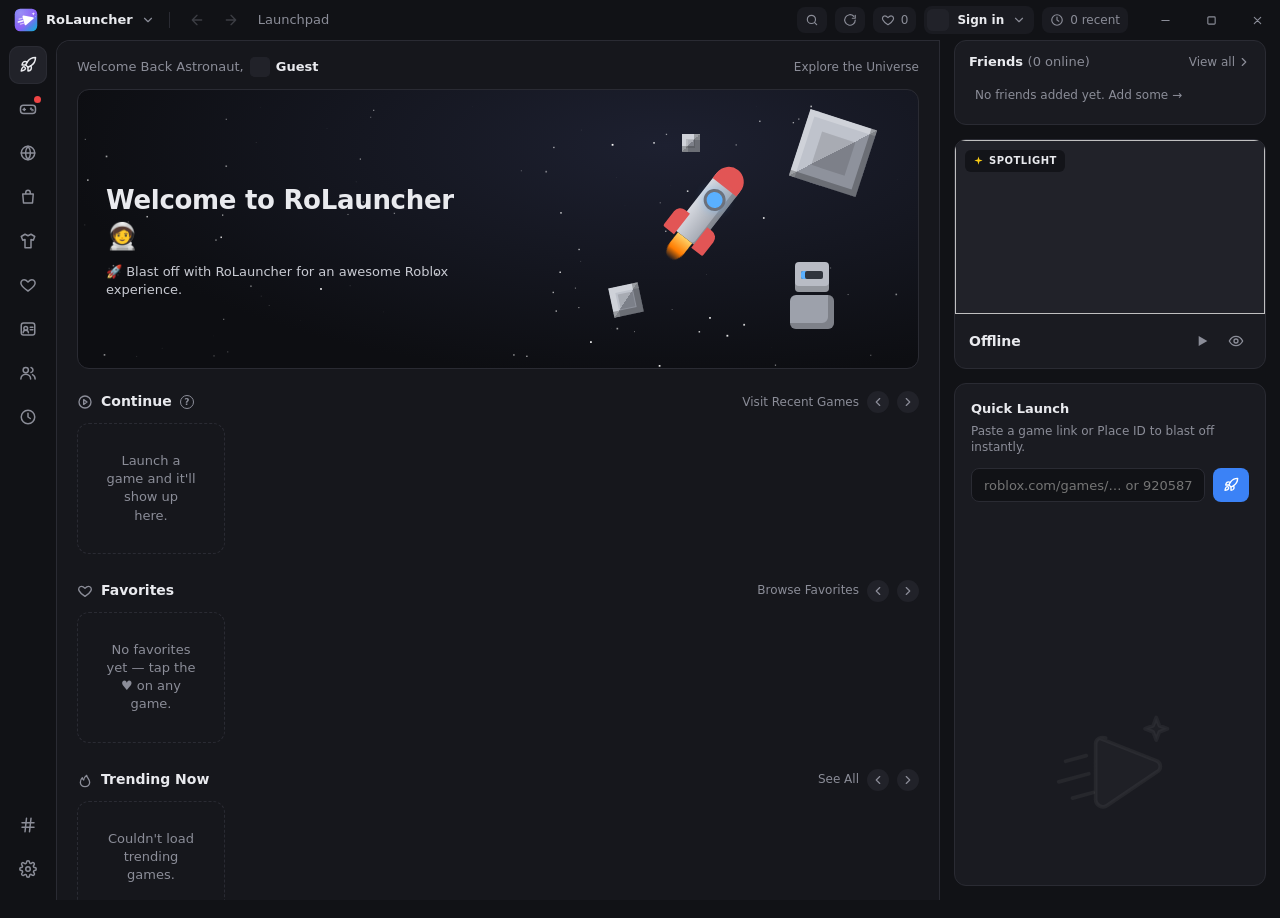
==== wwwroot/index.html @ 70137369 "RoLauncher 1.1.0 A Roblox launcher for Windows: Classic and Console interfaces, multiple accounts, p" ====
<!DOCTYPE html>
<html lang="en">
<head>
  <meta charset="UTF-8" />
  <title>RoLauncher</title>
  <script>
    (function () {
      var ui = localStorage.getItem("rolauncher.ui");
      var here = location.pathname.endsWith("console.html") ? "console" : "classic";
      if (ui && ui !== here) location.replace((ui === "console" ? "console.html" : "index.html") + location.hash);
    })();
  </script>
  <link rel="icon" href="logo.svg" type="image/svg+xml" />
  <link rel="stylesheet" href="styles.css" />
</head>
<body>
  <!-- ===== Title bar ===== -->
  <header class="titlebar">
    <div class="tb-left">
      <div class="brand">
        <img class="brand-logo" src="logo.svg" alt="" />
        <span class="brand-name">RoLauncher</span>
        <svg class="chev" viewBox="0 0 24 24"><use href="#i-chev-down"/></svg>
      </div>
      <span class="tb-sep"></span>
      <button class="tb-icon nodrag" id="navBack" title="Back"><svg viewBox="0 0 24 24"><use href="#i-arrow-left"/></svg></button>
      <button class="tb-icon nodrag" id="navFwd" title="Forward"><svg viewBox="0 0 24 24"><use href="#i-arrow-right"/></svg></button>
      <span class="crumb" id="crumb">Launchpad</span>
    </div>
    <div class="tb-game nodrag" id="tbGame" hidden>
      <span class="live-dot"></span><img id="tbGameIcon" alt="" /><span id="tbGameName">Launching…</span><span class="muted" id="tbGameTime"></span><span class="more-games" id="tbGameMore" hidden></span>
      <button class="btn leave" id="tbLeave"><svg viewBox="0 0 24 24"><use href="#i-logout"/></svg>Leave game</button>
    </div>
    <div class="tb-right">
      <button class="pill-btn nodrag" id="tbSearch" title="Search games"><svg viewBox="0 0 24 24"><use href="#i-search"/></svg></button>
      <button class="pill-btn nodrag" id="tbRefresh" title="Refresh"><svg viewBox="0 0 24 24"><use href="#i-refresh"/></svg></button>
      <button class="pill-btn nodrag robux" id="tbRobux" title="Robux" hidden><svg viewBox="0 0 24 24"><use href="#i-robux"/></svg><span id="robuxCount">0</span></button>
      <button class="pill-btn nodrag" id="tbFavCount" title="Favorites"><svg viewBox="0 0 24 24"><use href="#i-heart"/></svg><span id="favCount">0</span></button>
      <button class="user-chip nodrag" id="userChip">
        <img id="userAvatar" alt="" />
        <span id="userName">Sign in</span>
        <svg class="chev" viewBox="0 0 24 24"><use href="#i-chev-down"/></svg>
      </button>
      <button class="pill-btn nodrag" id="tbRecent"><svg viewBox="0 0 24 24"><use href="#i-clock"/></svg><span id="recentCount">0 recent</span></button>
      <div class="win-ctrls nodrag">
        <button data-win="minimize" title="Minimize"><svg viewBox="0 0 12 12"><path d="M2 6h8"/></svg></button>
        <button data-win="maximize" title="Maximize"><svg viewBox="0 0 12 12"><rect x="2" y="2" width="8" height="8" rx="1"/></svg></button>
        <button data-win="close" class="close" title="Close"><svg viewBox="0 0 12 12"><path d="M2.5 2.5l7 7M9.5 2.5l-7 7"/></svg></button>
      </div>
    </div>
  </header>

  <div class="shell">
    <!-- ===== Left rail ===== -->
    <nav class="rail">
      <div class="rail-top">
        <button class="rail-btn active" data-page="launchpad" title="Launchpad"><svg viewBox="0 0 24 24"><use href="#i-rocket"/></svg></button>
        <button class="rail-btn" data-page="explore" title="Explore"><svg viewBox="0 0 24 24"><use href="#i-gamepad"/></svg><span class="dot" id="exploreDot"></span></button>
        <button class="rail-btn" data-page="search" title="Search"><svg viewBox="0 0 24 24"><use href="#i-globe"/></svg></button>
        <button class="rail-btn" data-page="market" title="Market"><svg viewBox="0 0 24 24"><use href="#i-bag"/></svg></button>
        <button class="rail-btn" data-page="avatar" title="Avatar"><svg viewBox="0 0 24 24"><use href="#i-shirt"/></svg></button>
        <button class="rail-btn" data-page="favorites" title="Favorites"><svg viewBox="0 0 24 24"><use href="#i-heart"/></svg></button>
        <button class="rail-btn" data-page="profile" title="Profiles"><svg viewBox="0 0 24 24"><use href="#i-id"/></svg></button>
        <button class="rail-btn" data-page="friends" title="Friends"><svg viewBox="0 0 24 24"><use href="#i-users"/></svg></button>
        <button class="rail-btn" data-page="history" title="History"><svg viewBox="0 0 24 24"><use href="#i-clock"/></svg></button>
      </div>
      <div class="rail-bottom">
        <button class="rail-btn" id="railJoin" title="Join by Place ID"><svg viewBox="0 0 24 24"><use href="#i-hash"/></svg></button>
        <button class="rail-btn" data-page="settings" title="Settings"><svg viewBox="0 0 24 24"><use href="#i-settings"/></svg></button>
      </div>
    </nav>

    <!-- ===== Main content ===== -->
    <main class="main" id="main">

      <!-- Launchpad -->
      <section class="page active" id="page-launchpad">
        <div class="welcome-row">
          <div class="welcome">Welcome Back Astronaut, <span class="welcome-user"><img id="welcomeAvatar" alt="" /><b id="welcomeName">Guest</b></span></div>
          <button class="link" data-goto="explore">Explore the Universe</button>
        </div>

        <div class="hero">
          <canvas id="stars"></canvas>
          <div class="hero-art">
            <div class="cube c1"></div><div class="cube c2"></div><div class="cube c3"></div>
            <div class="rocket"><div class="rk-body"></div><div class="rk-window"></div><div class="rk-fin l"></div><div class="rk-fin r"></div><div class="rk-flame"></div></div>
            <div class="bot"><div class="bot-head"></div><div class="bot-body"></div></div>
          </div>
          <div class="hero-text">
            <h1>Welcome to RoLauncher <span class="emoji">🧑‍🚀</span></h1>
            <p>🚀 Blast off with RoLauncher for an awesome Roblox experience.</p>
          </div>
        </div>

        <div class="row-head">
          <h2><svg viewBox="0 0 24 24"><use href="#i-play-circle"/></svg>Continue <span class="hint" title="Games you launched recently">?</span></h2>
          <div class="row-tools">
            <button class="link" data-goto="history">Visit Recent Games</button>
            <button class="arrow" data-scroll="rowContinue" data-dir="-1"><svg viewBox="0 0 24 24"><use href="#i-chev-left"/></svg></button>
            <button class="arrow" data-scroll="rowContinue" data-dir="1"><svg viewBox="0 0 24 24"><use href="#i-chev-right"/></svg></button>
          </div>
        </div>
        <div class="card-row" id="rowContinue"></div>

        <div class="row-head">
          <h2><svg viewBox="0 0 24 24"><use href="#i-heart"/></svg>Favorites</h2>
          <div class="row-tools">
            <button class="link" data-goto="favorites">Browse Favorites</button>
            <button class="arrow" data-scroll="rowFavorites" data-dir="-1"><svg viewBox="0 0 24 24"><use href="#i-chev-left"/></svg></button>
            <button class="arrow" data-scroll="rowFavorites" data-dir="1"><svg viewBox="0 0 24 24"><use href="#i-chev-right"/></svg></button>
          </div>
        </div>
        <div class="card-row" id="rowFavorites"></div>

        <div class="row-head">
          <h2><svg viewBox="0 0 24 24"><use href="#i-flame"/></svg>Trending Now</h2>
          <div class="row-tools">
            <button class="link" data-goto="explore">See All</button>
            <button class="arrow" data-scroll="rowTrending" data-dir="-1"><svg viewBox="0 0 24 24"><use href="#i-chev-left"/></svg></button>
            <button class="arrow" data-scroll="rowTrending" data-dir="1"><svg viewBox="0 0 24 24"><use href="#i-chev-right"/></svg></button>
          </div>
        </div>
        <div class="card-row" id="rowTrending"></div>
      </section>

      <!-- Explore -->
      <section class="page" id="page-explore">
        <div class="page-title"><h1>Explore the Universe</h1><p>Charts straight from Roblox, refreshed live.</p></div>
        <div id="exploreSorts"></div>
      </section>

      <!-- Search -->
      <section class="page" id="page-search">
        <div class="page-title"><h1>Search</h1><p>Find any experience on Roblox.</p></div>
        <form class="search-box" id="searchForm">
          <svg viewBox="0 0 24 24"><use href="#i-search"/></svg>
          <input id="searchInput" placeholder="Search for experiences…" autocomplete="off" />
          <button class="btn primary" type="submit">Search</button>
        </form>
        <div class="grid" id="searchResults"></div>
      </section>

      <!-- Market -->
      <section class="page" id="page-market">
        <div class="page-title row"><div><h1>Market</h1><p>Browse the Roblox avatar shop. Buying happens on Roblox's own item page.</p></div>
          <div class="robux-big" id="marketRobux" hidden><svg viewBox="0 0 24 24"><use href="#i-robux"/></svg><span></span></div></div>
        <form class="search-box" id="marketForm">
          <svg viewBox="0 0 24 24"><use href="#i-search"/></svg>
          <input id="marketInput" placeholder="Search items, bundles, emotes…" autocomplete="off" />
          <select id="marketSort">
            <option value="1">Most Favorited</option>
            <option value="2">Bestselling</option>
            <option value="3">Recently Updated</option>
            <option value="4">Price: Low to High</option>
            <option value="5">Price: High to Low</option>
          </select>
          <button class="btn primary" type="submit">Search</button>
        </form>
        <div class="chips" id="marketCats"></div>
        <div class="grid market-grid" id="marketGrid"></div>
        <div class="load-more"><button class="btn ghost" id="marketMore" hidden>Load more</button></div>
      </section>

      <!-- Avatar editor -->
      <section class="page" id="page-avatar">
        <div class="page-title"><h1>Avatar</h1><p>Dress up your character. Changes show up live in the preview before you save.</p></div>
        <div class="avatar-signin empty" id="avatarSignin" hidden>Sign in with your Roblox account (Settings) to edit your avatar.</div>
        <div class="avatar-layout" id="avatarLayout" hidden>
          <div class="avatar-stage">
            <div class="avatar-render"><img id="avRender" alt="" /><div class="av-busy" id="avBusy" hidden><span></span></div><div class="av-live" id="avLive" hidden>Preview</div></div>
            <div class="seg" id="avType">
              <button data-type="R6">R6</button><button data-type="R15">R15</button>
            </div>
            <div class="seg av-tabs" id="avStageTabs">
              <button data-stage="colors" class="on">Skin</button><button data-stage="scale">Scale</button>
            </div>
            <div class="av-pane" id="avPaneColors">
              <div class="av-parts" id="avParts"></div>
              <div class="skin-row" id="skinRow"></div>
              <label class="av-custom"><input type="color" id="skinCustom" /> <span>Custom color</span></label>
            </div>
            <div class="av-pane" id="avPaneScale" hidden>
              <div id="avScales"></div>
              <div class="muted small" id="avScaleNote"></div>
            </div>
            <div class="av-actions">
              <button class="btn ghost" id="avReset">Undo changes</button>
              <button class="btn primary" id="avSave">Save avatar</button>
            </div>
            <button class="btn ghost av-outfit-btn" id="avSaveOutfit">Save as outfit…</button>
            <div class="muted small av-dirty" id="avDirty"></div>
          </div>
          <div class="avatar-items">
            <div class="chips" id="avCats"></div>
            <div class="grid av-grid" id="avGrid"></div>
            <div class="load-more"><button class="btn ghost" id="avMore" hidden>Load more</button></div>
          </div>
        </div>
      </section>

      <!-- Profile viewer -->
      <section class="page" id="page-profile">
        <form class="search-box" id="profileForm">
          <svg viewBox="0 0 24 24"><use href="#i-search"/></svg>
          <input id="profileInput" placeholder="Look up any Roblox username or user ID…" autocomplete="off" />
          <button class="btn primary" type="submit">View profile</button>
        </form>
        <div id="profileView"></div>
      </section>

      <!-- Favorites -->
      <section class="page" id="page-favorites">
        <div class="page-title"><h1>Favorites</h1><p>Hit the heart on any game to pin it here.</p></div>
        <div class="grid" id="favGrid"></div>
      </section>

      <!-- History -->
      <section class="page" id="page-history">
        <div class="page-title row"><div><h1>Recent Games</h1><p>Everything you've launched from RoLauncher.</p></div><button class="btn ghost" id="clearHistory">Clear history</button></div>
        <div class="grid" id="historyGrid"></div>
      </section>

      <!-- Friends -->
      <section class="page" id="page-friends">
        <div class="page-title"><h1>Friends</h1><p id="friendsHint">Sign in to load your Roblox friends automatically, or add people by username.</p></div>
        <form class="search-box" id="addFriendForm">
          <svg viewBox="0 0 24 24"><use href="#i-user-plus"/></svg>
          <input id="addFriendInput" placeholder="Roblox username…" autocomplete="off" />
          <button class="btn primary" type="submit">Add Friend</button>
        </form>
        <div class="friend-list big" id="friendsPageList"></div>
      </section>

      <!-- Settings -->
      <section class="page" id="page-settings">
        <div class="page-title"><h1>Settings</h1><p>Tune your launcher.</p></div>
        <div class="settings">
          <div class="set-card">
            <h3>Interface</h3>
            <p class="muted small">Pick a look. Everything else (accounts, favorites, playtime) is shared between them.</p>
            <div class="ui-pick" id="uiPick">
              <button data-ui="classic"><span class="ui-prev classic"><i></i><b></b><em></em></span>Classic</button>
              <button data-ui="console"><span class="ui-prev console"><i></i><b></b><em></em></span>Console</button>
            </div>
          </div>
          <div class="set-card">
            <h3>Roblox Accounts</h3>
            <div class="account-box" id="accountBox"></div>
            <p class="muted small">Signing in happens on roblox.com's own login page. RoLauncher never sees your password; the session stays in this PC's launcher profile so games launch on your account.</p>
            <details class="guest">
              <summary class="muted small">Or just show an avatar without signing in</summary>
              <form class="inline-form" id="accountForm">
                <input id="accountInput" placeholder="Roblox username" autocomplete="off" />
                <button class="btn ghost" type="submit">Use as guest</button>
              </form>
            </details>
          </div>
          <div class="set-card">
            <h3>Appearance</h3>
            <label class="toggle"><input type="checkbox" id="setStars" checked /><span></span>Animated starfield</label>
            <div class="accent-row" id="accentRow"></div>
          </div>
          <div class="set-card">
            <h3>Playing</h3>
            <label class="toggle"><input type="checkbox" id="setEmbed" /><span></span>Play inside the launcher window <span class="tag">Experimental</span></label>
            <label class="toggle"><input type="checkbox" id="setCloseOnLeave" /><span></span>Close Roblox and return here when I leave a game</label>
            <label class="select-row">When I close RoLauncher while a game is running
              <select id="setCloseBehavior">
                <option value="ask">Ask me</option>
                <option value="close">Close the game too</option>
                <option value="keep">Keep the game running</option>
              </select>
            </label>
            <label class="toggle"><input type="checkbox" id="setMinimize" /><span></span>Minimize launcher while playing (when not playing inside it)</label>
            <label class="toggle"><input type="checkbox" id="setMulti" /><span></span>Allow several Roblox games at once <span class="tag">Experimental</span></label>
            <p class="muted small">Lets you run more than one Roblox window, for example one per account. Close all Roblox windows before turning it on. Only one game can be shown inside the launcher; the others open in their own windows.</p>
          </div>
          <div class="set-card">
            <h3>Discord</h3>
            <label class="toggle"><input type="checkbox" id="setDiscord" /><span></span>Show what I'm playing on my Discord profile</label>
            <div class="discord-box" id="discordBox">
              <div class="discord-status" id="discordStatus"></div>
              <label class="toggle"><input type="checkbox" id="setDiscordBrowsing" /><span></span>Also show when I'm just browsing the launcher</label>
              <label class="toggle"><input type="checkbox" id="setDiscordJoin" /><span></span>Add a "Join server" button for public servers</label>
              <details class="guest">
                <summary class="muted small">Advanced: use your own Discord application</summary>
                <p class="muted small">Leave this empty to show up as <b>RoLauncher</b>. To show a different name, create an application at <a href="https://discord.com/developers/applications" data-ext>discord.com/developers/applications</a> and paste its Application ID here.</p>
                <form class="inline-form" id="discordForm">
                  <input id="discordId" placeholder="Application ID (optional)" inputmode="numeric" autocomplete="off" />
                  <button class="btn primary" type="submit">Save</button>
                </form>
              </details>
              <p class="muted small">Discord needs to be open on this PC (the desktop app). Your status only goes to your own Discord app; RoLauncher doesn't send it anywhere else.</p>
            </div>
          </div>
          <div class="set-card">
            <h3>Updates</h3>
            <p class="muted" id="updVersion">RoLauncher</p>
            <label class="toggle"><input type="checkbox" id="setAutoUpdate" /><span></span>Check for updates when RoLauncher starts</label>
            <div class="upd-row"><button class="btn ghost" id="updCheck">Check for updates</button><span class="muted small" id="updStatus"></span></div>
            <p class="muted small">Updates come from <a href="#" id="updRepo">RoLauncher on GitHub</a>. Your sign-ins and settings are kept.</p>
          </div>
          <div class="set-card">
            <h3>Data</h3>
            <p class="muted">Recent games, favorites and friends are stored locally on this PC.</p>
            <button class="btn danger" id="resetAll">Reset all launcher data</button>
          </div>
        </div>
      </section>
    </main>

    <!-- ===== Right panel ===== -->
    <aside class="side">
      <div class="panel friends-panel">
        <div class="panel-head">
          <h3>Friends <span class="muted" id="friendsOnline">(0 online)</span></h3>
          <button class="link" data-goto="friends">View all <svg viewBox="0 0 24 24"><use href="#i-chev-right"/></svg></button>
        </div>
        <div class="friend-list" id="sideFriends"></div>
      </div>

      <div class="panel spotlight" id="spotlight">
        <div class="spot-img"><img id="spotImg" alt="" /><span class="badge"><svg viewBox="0 0 24 24"><use href="#i-sparkle"/></svg>SPOTLIGHT</span><span class="spot-rating" id="spotRating"></span></div>
        <div class="spot-info">
          <div><div class="spot-name" id="spotName">Loading…</div><div class="muted small" id="spotBy"></div></div>
          <div class="spot-actions">
            <button class="icon-btn" id="spotPlay" title="Play"><svg viewBox="0 0 24 24"><use href="#i-play"/></svg></button>
            <button class="icon-btn" id="spotView" title="Details"><svg viewBox="0 0 24 24"><use href="#i-eye"/></svg></button>
          </div>
        </div>
      </div>

      <div class="panel quickjoin">
        <svg class="watermark" viewBox="0 0 24 24"><use href="#i-mark"/></svg>
        <h3>Quick Launch</h3>
        <p class="muted small">Paste a game link or Place ID to blast off instantly.</p>
        <form class="inline-form" id="quickForm">
          <input id="quickInput" placeholder="roblox.com/games/… or 920587237" autocomplete="off" />
          <button class="btn primary" type="submit"><svg viewBox="0 0 24 24"><use href="#i-rocket"/></svg></button>
        </form>
        <div class="now-playing" id="nowPlaying"></div>
      </div>
    </aside>
  </div>

  <!-- ===== Game modal ===== -->
  <div class="modal" id="modal" hidden>
    <div class="modal-card">
      <button class="modal-close" id="modalClose"><svg viewBox="0 0 12 12"><path d="M2.5 2.5l7 7M9.5 2.5l-7 7"/></svg></button>
      <div class="modal-banner"><img id="mBanner" alt="" /></div>
      <div class="modal-body">
        <div class="modal-head">
          <img class="modal-icon" id="mIcon" alt="" />
          <div class="modal-titles"><h2 id="mName"></h2><div class="muted" id="mCreator"></div></div>
          <select class="play-as" id="mPlayAs" title="Play as" hidden></select>
          <button class="btn play" id="mPlay"><svg viewBox="0 0 24 24"><use href="#i-play"/></svg>Play</button>
          <button class="btn ghost square" id="mFav" title="Favorite"><svg viewBox="0 0 24 24"><use href="#i-heart"/></svg></button>
          <button class="btn ghost square" id="mWeb" title="Open on roblox.com"><svg viewBox="0 0 24 24"><use href="#i-external"/></svg></button>
        </div>
        <div class="tabs" id="mTabs">
          <button class="tab on" data-tab="overview">Overview</button>
          <button class="tab" data-tab="playtime"><svg viewBox="0 0 24 24"><use href="#i-clock"/></svg>Playtime</button>
        </div>
        <div class="tab-panel" id="tab-overview">
          <div class="stats" id="mStats"></div>
          <p class="desc" id="mDesc"></p>
        </div>
        <div class="tab-panel" id="tab-playtime" hidden></div>
      </div>
    </div>
  </div>

  <!-- ===== Market item modal ===== -->
  <div class="modal glass" id="updModal" hidden>
    <div class="modal-card upd-card">
      <div class="upd-head"><img src="logo.svg" alt="" /><div><h2 id="updTitle">Update available</h2><div class="muted small" id="updSub"></div></div></div>
      <div class="upd-notes" id="updNotes"></div>
      <div class="upd-progress" id="updProgress" hidden><span id="updBar"></span></div>
      <div class="upd-actions"><a href="#" class="muted small" id="updPage">See it on GitHub</a><span></span><button class="btn ghost" id="updLater">Later</button><button class="btn primary" id="updNow">Update now</button></div>
    </div>
  </div>
  <div class="modal glass" id="avDialog" hidden>
    <div class="modal-card av-dialog">
      <h2 id="avDlgTitle"></h2>
      <p class="muted small" id="avDlgText"></p>
      <input class="input" id="avDlgInput" maxlength="50" />
      <div class="av-dlg-actions"><button class="btn ghost" id="avDlgCancel">Cancel</button><button class="btn primary" id="avDlgOk">OK</button></div>
    </div>
  </div>
  <div class="modal glass" id="itemModal" hidden>
    <div class="item-card">
      <button class="modal-close" id="itemClose"><svg viewBox="0 0 12 12"><path d="M2.5 2.5l7 7M9.5 2.5l-7 7"/></svg></button>
      <div class="item-media"><img id="iImg" alt="" /><span class="owned-badge" id="iOwned" hidden><svg viewBox="0 0 24 24"><use href="#i-check"/></svg>Owned</span></div>
      <div class="item-info">
        <span class="kind-chip" id="iKind"></span>
        <h2 id="iName"></h2>
        <div class="muted" id="iCreator"></div>
        <div class="item-price" id="iPrice"></div>
        <div class="item-meta" id="iMeta"></div>
        <p class="desc" id="iDesc"></p>
        <div class="buy-box" id="buyBox"></div>
        <button class="link" id="iWeb"><svg viewBox="0 0 24 24"><use href="#i-external"/></svg>View on roblox.com</button>
      </div>
    </div>
  </div>

  <div class="launching" id="launching" hidden>
    <canvas id="launchStars"></canvas>
    <div class="launch-card">
      <img id="lIcon" alt="" />
      <h2 id="lName">Launching…</h2>
      <p class="muted" id="lStatus">Starting Roblox</p>
      <div class="launch-bar"><span></span></div>
      <button class="btn ghost" id="lCancel">Cancel</button>
    </div>
  </div>

  <div class="acct-menu" id="acctMenu" hidden></div>

  <div class="toast" id="toast"></div>

  <!-- ===== Icon sprite ===== -->
  <svg width="0" height="0" style="position:absolute">
    <defs>
      <symbol id="i-mark" viewBox="0 0 24 24"><path d="M10.3 6.9l9.1 3.6c.8.3.9 1.4.1 1.8l-8 5.4c-.8.5-1.8-.1-1.8-1V7.8c0-.7.8-1.2 1.6-.9z"/><path d="M8.6 12.6l-4.8 1.3M8.2 9.7l-3.3.9M9.3 15.6l-3.3.9"/><path d="M19.4 3.6l.5 1.3 1.3.5-1.3.5-.5 1.3-.5-1.3-1.3-.5 1.3-.5z"/></symbol>
      <symbol id="i-moon" viewBox="0 0 24 24"><path d="M20 14.5A8.5 8.5 0 1 1 9.5 4a7 7 0 0 0 10.5 10.5z"/></symbol>
      <symbol id="i-chev-down" viewBox="0 0 24 24"><path d="M6 9l6 6 6-6"/></symbol>
      <symbol id="i-chev-left" viewBox="0 0 24 24"><path d="M15 18l-6-6 6-6"/></symbol>
      <symbol id="i-chev-right" viewBox="0 0 24 24"><path d="M9 18l6-6-6-6"/></symbol>
      <symbol id="i-arrow-left" viewBox="0 0 24 24"><path d="M19 12H5M12 19l-7-7 7-7"/></symbol>
      <symbol id="i-arrow-right" viewBox="0 0 24 24"><path d="M5 12h14M12 5l7 7-7 7"/></symbol>
      <symbol id="i-search" viewBox="0 0 24 24"><circle cx="11" cy="11" r="7"/><path d="M20 20l-3.5-3.5"/></symbol>
      <symbol id="i-refresh" viewBox="0 0 24 24"><path d="M21 12a9 9 0 1 1-2.6-6.4M21 4v5h-5"/></symbol>
      <symbol id="i-heart" viewBox="0 0 24 24"><path d="M12 20s-7-4.4-9-8.6C1.6 8.4 3.4 5 6.8 5c2 0 3.4 1.1 5.2 3 1.8-1.9 3.2-3 5.2-3 3.4 0 5.2 3.4 3.8 6.4C19 15.6 12 20 12 20z"/></symbol>
      <symbol id="i-clock" viewBox="0 0 24 24"><circle cx="12" cy="12" r="9"/><path d="M12 7v5l3 2"/></symbol>
      <symbol id="i-rocket" viewBox="0 0 24 24"><path d="M5 15c-1.5 1.3-2 5-2 5s3.7-.5 5-2c.7-.8.7-2.1-.1-2.9a2.2 2.2 0 0 0-2.9-.1z"/><path d="M12 15l-3-3a22 22 0 0 1 2-4A13 13 0 0 1 22 2c0 2.7-.8 7.5-6 11a22 22 0 0 1-4 2z"/><path d="M9 12H4s.5-3 2-4c1.6-1.1 5 0 5 0M12 15v5s3-.5 4-2c1.1-1.6 0-5 0-5"/></symbol>
      <symbol id="i-gamepad" viewBox="0 0 24 24"><rect x="2" y="7" width="20" height="11" rx="4"/><path d="M7 11v3M5.5 12.5h3"/><circle cx="16" cy="11.5" r=".6"/><circle cx="18" cy="13.5" r=".6"/></symbol>
      <symbol id="i-globe" viewBox="0 0 24 24"><circle cx="12" cy="12" r="9"/><path d="M3 12h18M12 3a14 14 0 0 1 0 18M12 3a14 14 0 0 0 0 18"/></symbol>
      <symbol id="i-users" viewBox="0 0 24 24"><circle cx="9" cy="8" r="3.5"/><path d="M2.5 20a6.5 6.5 0 0 1 13 0"/><path d="M16 4.6a3.5 3.5 0 0 1 0 6.8M18 14.2a6.5 6.5 0 0 1 3.5 5.8"/></symbol>
      <symbol id="i-user-plus" viewBox="0 0 24 24"><circle cx="9" cy="8" r="3.5"/><path d="M2.5 20a6.5 6.5 0 0 1 13 0M19 8v6M16 11h6"/></symbol>
      <symbol id="i-settings" viewBox="0 0 24 24"><circle cx="12" cy="12" r="3"/><path d="M19.4 15a1.7 1.7 0 0 0 .3 1.8l.1.1a2 2 0 1 1-2.8 2.8l-.1-.1a1.7 1.7 0 0 0-1.8-.3 1.7 1.7 0 0 0-1 1.5V21a2 2 0 1 1-4 0v-.1a1.7 1.7 0 0 0-1.1-1.5 1.7 1.7 0 0 0-1.8.3l-.1.1a2 2 0 1 1-2.8-2.8l.1-.1a1.7 1.7 0 0 0 .3-1.8 1.7 1.7 0 0 0-1.5-1H3a2 2 0 1 1 0-4h.1a1.7 1.7 0 0 0 1.5-1.1 1.7 1.7 0 0 0-.3-1.8l-.1-.1a2 2 0 1 1 2.8-2.8l.1.1a1.7 1.7 0 0 0 1.8.3H9a1.7 1.7 0 0 0 1-1.5V3a2 2 0 1 1 4 0v.1a1.7 1.7 0 0 0 1 1.5 1.7 1.7 0 0 0 1.8-.3l.1-.1a2 2 0 1 1 2.8 2.8l-.1.1a1.7 1.7 0 0 0-.3 1.8V9a1.7 1.7 0 0 0 1.5 1H21a2 2 0 1 1 0 4h-.1a1.7 1.7 0 0 0-1.5 1z"/></symbol>
      <symbol id="i-hash" viewBox="0 0 24 24"><path d="M4 9h16M4 15h16M10 3L8 21M16 3l-2 18"/></symbol>
      <symbol id="i-play-circle" viewBox="0 0 24 24"><circle cx="12" cy="12" r="9"/><path d="M10 8.5l5 3.5-5 3.5z"/></symbol>
      <symbol id="i-play" viewBox="0 0 24 24"><path d="M7 4.5l13 7.5-13 7.5z" fill="currentColor"/></symbol>
      <symbol id="i-eye" viewBox="0 0 24 24"><path d="M2 12s3.6-7 10-7 10 7 10 7-3.6 7-10 7S2 12 2 12z"/><circle cx="12" cy="12" r="3"/></symbol>
      <symbol id="i-flame" viewBox="0 0 24 24"><path d="M12 22c4 0 7-2.7 7-6.5 0-4.5-4-6.5-4.5-10.5C12 7 10 9.5 10 12c-1.2-.8-2-2-2-3.5C6 10.2 5 12.7 5 15.5 5 19.3 8 22 12 22z"/></symbol>
      <symbol id="i-sparkle" viewBox="0 0 24 24"><path d="M12 3l2 7 7 2-7 2-2 7-2-7-7-2 7-2z" fill="currentColor"/></symbol>
      <symbol id="i-external" viewBox="0 0 24 24"><path d="M14 4h6v6M20 4l-9 9M18 14v5a1 1 0 0 1-1 1H5a1 1 0 0 1-1-1V7a1 1 0 0 1 1-1h5"/></symbol>
      <symbol id="i-person" viewBox="0 0 24 24"><circle cx="12" cy="8" r="4"/><path d="M4 21a8 8 0 0 1 16 0"/></symbol>
      <symbol id="i-thumb" viewBox="0 0 24 24"><path d="M7 10v11H3V10zM7 10l4-8c1.7 0 3 1.3 3 3v3h5.5a2 2 0 0 1 2 2.3l-1.4 8A2 2 0 0 1 18 20H7"/></symbol>
      <symbol id="i-bag" viewBox="0 0 24 24"><path d="M5 8h14l-1 12H6zM9 8V6a3 3 0 0 1 6 0v2"/></symbol>
      <symbol id="i-robux" viewBox="0 0 24 24"><path d="M12 2.5l8.2 4.75v9.5L12 21.5l-8.2-4.75v-9.5z"/><path d="M12 7.5l3.9 2.25v4.5L12 16.5l-3.9-2.25v-4.5z"/></symbol>
      <symbol id="i-logout" viewBox="0 0 24 24"><path d="M9 21H5a2 2 0 0 1-2-2V5a2 2 0 0 1 2-2h4M16 17l5-5-5-5M21 12H9"/></symbol>
      <symbol id="i-shirt" viewBox="0 0 24 24"><path d="M8 3l4 2 4-2 5 3-2 5-3-1v11H8V10l-3 1-2-5z"/></symbol>
      <symbol id="i-check" viewBox="0 0 24 24"><path d="M5 12.5l4.5 4.5L19 7.5"/></symbol>
      <symbol id="i-id" viewBox="0 0 24 24"><rect x="3" y="4" width="18" height="16" rx="3"/><circle cx="9" cy="11" r="2.5"/><path d="M5.5 17a3.5 3.5 0 0 1 7 0M15 9.5h3.5M15 13h3.5"/></symbol>
      <symbol id="i-plus" viewBox="0 0 24 24"><path d="M12 5v14M5 12h14"/></symbol>
      <symbol id="i-swap" viewBox="0 0 24 24"><path d="M7 4L3 8l4 4M3 8h14M17 20l4-4-4-4M21 16H7"/></symbol>
      <symbol id="i-x" viewBox="0 0 24 24"><path d="M6 6l12 12M18 6L6 18"/></symbol>
    </defs>
  </svg>

  <script src="app.js"></script>
  <script src="dropdown.js"></script>
</body>
</html>
---- wwwroot/styles.css ----
:root {
  --bg: #111216;
  --bg-2: #16171c;
  --panel: #1a1b21;
  --panel-2: #212229;
  --line: #2a2b33;
  --text: #e9eaee;
  --muted: #8b8d98;
  --accent: #3b82f6;
  --accent-2: #60a5fa;
  --green: #22c55e;
  --red: #ef4444;
  --radius: 12px;
  --rail: 56px;
  --side: 340px;
  --tb: 40px;
}

* { box-sizing: border-box; }
html, body { margin: 0; height: 100%; }
body {
  background: var(--bg);
  color: var(--text);
  font: 13px/1.4 "Segoe UI Variable Text", "Segoe UI", Inter, system-ui, sans-serif;
  overflow: hidden;
  user-select: none;
}
button { font: inherit; color: inherit; background: none; border: 0; cursor: pointer; padding: 0; }
input { font: inherit; color: inherit; }
svg { width: 18px; height: 18px; fill: none; stroke: currentColor; stroke-width: 2; stroke-linecap: round; stroke-linejoin: round; flex: none; }
img { -webkit-user-drag: none; }
.muted { color: var(--muted); font-weight: 400; }
.small { font-size: 12px; }

/* ---------- Title bar ---------- */
.titlebar {
  height: var(--tb);
  display: flex; align-items: center; justify-content: space-between;
  padding: 0 0 0 14px;
  background: var(--bg);
  app-region: drag;
}
.nodrag, .titlebar button { app-region: no-drag; }
.tb-left, .tb-right { display: flex; align-items: center; gap: 8px; height: 100%; }
.brand { display: flex; align-items: center; gap: 8px; font-weight: 600; }
.brand-logo { width: 22px; height: 22px; border-radius: 6px; display: grid; place-items: center; background: linear-gradient(135deg, var(--accent), #7c3aed); }
.brand-logo svg { width: 14px; height: 14px; fill: #fff; stroke: none; }
.chev { width: 14px; height: 14px; color: var(--muted); }
.tb-sep { width: 1px; height: 16px; background: var(--line); margin: 0 6px; }
.tb-icon { width: 26px; height: 26px; border-radius: 6px; display: grid; place-items: center; color: var(--muted); }
.tb-icon svg { width: 16px; height: 16px; }
.tb-icon:hover { background: var(--panel-2); color: var(--text); }
.tb-icon:disabled { opacity: .35; cursor: default; background: none; }
.crumb { color: var(--muted); margin-left: 6px; }
.pill-btn {
  height: 26px; min-width: 26px; padding: 0 8px; border-radius: 8px;
  display: flex; align-items: center; gap: 6px;
  background: var(--panel); color: var(--muted); font-size: 12px;
}
.pill-btn svg { width: 14px; height: 14px; }
.pill-btn:hover { color: var(--text); background: var(--panel-2); }
.user-chip {
  height: 28px; padding: 0 8px 0 3px; border-radius: 8px;
  display: flex; align-items: center; gap: 8px; background: var(--panel); font-size: 12px; font-weight: 600;
}
.user-chip:hover { background: var(--panel-2); }
.user-chip img { width: 22px; height: 22px; border-radius: 6px; background: var(--panel-2); }
.win-ctrls { display: flex; height: 100%; margin-left: 6px; }
.win-ctrls button { width: 46px; height: 100%; display: grid; place-items: center; color: var(--muted); }
.win-ctrls svg { width: 11px; height: 11px; stroke-width: 1.2; }
.win-ctrls button:hover { background: var(--panel-2); color: var(--text); }
.win-ctrls .close:hover { background: #e81123; color: #fff; }

/* ---------- Layout ---------- */
.shell { display: grid; grid-template-columns: var(--rail) 1fr var(--side); height: calc(100% - var(--tb)); }

.rail { display: flex; flex-direction: column; justify-content: space-between; align-items: center; padding: 6px 0 12px; }
.rail-top, .rail-bottom { display: flex; flex-direction: column; gap: 6px; }
.rail-btn { width: 38px; height: 38px; border-radius: 10px; display: grid; place-items: center; color: var(--muted); position: relative; transition: .15s; }
.rail-btn:hover { color: var(--text); background: var(--panel); }
.rail-btn.active { background: var(--panel-2); color: var(--text); box-shadow: inset 0 0 0 1px var(--line); }
.rail-btn .dot { position: absolute; top: 6px; right: 6px; width: 7px; height: 7px; border-radius: 50%; background: var(--red); display: none; }
.rail-btn .dot.on { display: block; }

.main {
  background: var(--bg-2);
  border-top-left-radius: 14px;
  border: 1px solid var(--line); border-bottom: 0;
  overflow-y: auto; overflow-x: hidden;
  padding: 16px 20px 28px;
}
.main::-webkit-scrollbar, .side::-webkit-scrollbar, .card-row::-webkit-scrollbar { width: 8px; height: 0; }
.main::-webkit-scrollbar-thumb, .side::-webkit-scrollbar-thumb { background: var(--line); border-radius: 8px; }

.page { display: none; animation: fade .25s ease; }
.page.active { display: block; }
@keyframes fade { from { opacity: 0; transform: translateY(6px); } to { opacity: 1; transform: none; } }

.link { color: var(--muted); font-size: 12px; display: inline-flex; align-items: center; gap: 2px; }
.link:hover { color: var(--text); }
.link svg { width: 14px; height: 14px; }

/* ---------- Welcome + hero ---------- */
.welcome-row { display: flex; justify-content: space-between; align-items: center; margin-bottom: 12px; }
.welcome { color: var(--muted); display: flex; align-items: center; gap: 6px; }
.welcome-user { display: inline-flex; align-items: center; gap: 6px; color: var(--text); }
.welcome-user img { width: 20px; height: 20px; border-radius: 5px; background: var(--panel-2); }

.hero {
  position: relative; height: 280px; border-radius: var(--radius); overflow: hidden;
  background: radial-gradient(120% 140% at 70% 20%, #1d2030 0%, #0d0e12 60%);
  border: 1px solid var(--line);
}
#stars { position: absolute; inset: 0; width: 100%; height: 100%; }
.hero-text { position: absolute; left: 28px; top: 50%; transform: translateY(-40%); max-width: 46%; }
.hero-text h1 { font-size: 26px; margin: 0 0 8px; font-weight: 700; letter-spacing: -.3px; }
.hero-text p { margin: 0; color: #c9cbd3; font-size: 13px; }

/* blocky space art */
.hero-art { position: absolute; inset: 0; pointer-events: none; }
.cube { position: absolute; background: linear-gradient(135deg, #bfc3cc 0 50%, #8e929c 50%); box-shadow: inset -6px -6px 0 rgba(0,0,0,.25), inset 6px 6px 0 rgba(255,255,255,.25); animation: drift 9s ease-in-out infinite; image-rendering: pixelated; }
.cube::after { content: ""; position: absolute; inset: 25%; background: rgba(0,0,0,.12); }
.c1 { width: 70px; height: 70px; right: 6%; top: 10%; transform: rotate(18deg); }
.c2 { width: 30px; height: 30px; right: 33%; top: 70%; animation-delay: -3s; transform: rotate(-12deg); }
.c3 { width: 18px; height: 18px; right: 26%; top: 16%; animation-delay: -6s; }
.rocket { position: absolute; right: 22%; top: 22%; width: 54px; height: 120px; transform: rotate(38deg); animation: float 6s ease-in-out infinite; }
.rk-body { position: absolute; left: 12px; top: 10px; width: 30px; height: 84px; background: linear-gradient(90deg, #d7dae1, #9ea3ad); border-radius: 15px 15px 4px 4px; box-shadow: inset -5px 0 0 rgba(0,0,0,.18); }
.rk-body::before { content: ""; position: absolute; left: 0; right: 0; top: -2px; height: 22px; border-radius: 15px 15px 0 0; background: #e25555; }
.rk-window { position: absolute; left: 19px; top: 38px; width: 16px; height: 16px; border-radius: 50%; background: #5ab0ff; box-shadow: 0 0 0 3px #6c717c, 0 0 12px #5ab0ff; }
.rk-fin { position: absolute; top: 72px; width: 14px; height: 26px; background: #e25555; }
.rk-fin.l { left: 2px; border-radius: 8px 0 0 2px; }
.rk-fin.r { right: 2px; border-radius: 0 8px 2px 0; }
.rk-flame { position: absolute; left: 18px; top: 94px; width: 18px; height: 26px; background: linear-gradient(#ffd166, #ff7b00 60%, transparent); border-radius: 0 0 50% 50%; filter: blur(.5px); animation: flame .15s infinite alternate; }
.bot { position: absolute; right: 10%; bottom: 14%; animation: float 7s ease-in-out infinite reverse; }
.bot-head { width: 34px; height: 30px; background: #b9bcc5; border-radius: 4px; box-shadow: inset 0 -6px 0 rgba(0,0,0,.2); position: relative; }
.bot-head::after { content: ""; position: absolute; left: 6px; right: 6px; top: 9px; height: 8px; background: #30343d; border-radius: 2px; box-shadow: inset 4px 0 0 #5ab0ff; }
.bot-body { width: 44px; height: 34px; margin: 3px 0 0 -5px; background: #9da1ab; border-radius: 6px; box-shadow: inset -6px -6px 0 rgba(0,0,0,.2); }
@keyframes float { 0%,100% { translate: 0 0; } 50% { translate: -8px -12px; } }
@keyframes drift { 0%,100% { translate: 0 0; rotate: 0deg; } 50% { translate: 6px 10px; rotate: 8deg; } }
@keyframes flame { from { height: 22px; opacity: .85; } to { height: 30px; opacity: 1; } }

/* ---------- Card rows ---------- */
.row-head { display: flex; justify-content: space-between; align-items: center; margin: 22px 0 10px; }
.row-head h2 { font-size: 14px; margin: 0; display: flex; align-items: center; gap: 8px; font-weight: 600; }
.row-head h2 svg { width: 16px; height: 16px; color: var(--muted); }
.hint { width: 14px; height: 14px; border-radius: 50%; border: 1px solid var(--muted); color: var(--muted); font-size: 9px; display: inline-grid; place-items: center; cursor: help; }
.row-tools { display: flex; align-items: center; gap: 8px; }
.arrow { width: 22px; height: 22px; border-radius: 50%; background: var(--panel-2); display: grid; place-items: center; color: var(--muted); }
.arrow svg { width: 14px; height: 14px; }
.arrow:hover { color: var(--text); background: var(--line); }

.card-row { display: grid; grid-auto-flow: column; grid-auto-columns: 148px; gap: 12px; overflow-x: auto; scroll-behavior: smooth; padding-bottom: 4px; }
.grid { display: grid; grid-template-columns: repeat(auto-fill, minmax(148px, 1fr)); gap: 16px 12px; }

.card { cursor: pointer; position: relative; min-width: 0; }
.card .thumb { position: relative; aspect-ratio: 1; border-radius: 10px; overflow: hidden; background: var(--panel-2); }
.card .thumb img { width: 100%; height: 100%; object-fit: cover; display: block; transition: transform .25s; }
.card:hover .thumb img { transform: scale(1.05); }
.card .overlay { position: absolute; inset: 0; display: grid; place-items: center; background: rgba(0,0,0,.35); opacity: 0; transition: .2s; }
.card:hover .overlay { opacity: 1; }
.card .play-fab { width: 44px; height: 44px; border-radius: 50%; background: var(--green); display: grid; place-items: center; color: #fff; box-shadow: 0 6px 20px rgba(0,0,0,.4); transition: transform .15s; }
.card .play-fab:hover { transform: scale(1.1); }
.card .play-fab svg { width: 18px; height: 18px; margin-left: 2px; stroke: none; }
.card .fav { position: absolute; top: 6px; right: 6px; width: 26px; height: 26px; border-radius: 8px; background: rgba(0,0,0,.55); display: grid; place-items: center; opacity: 0; transition: .2s; }
.card .fav svg { width: 14px; height: 14px; }
.card:hover .fav, .card .fav.on { opacity: 1; }
.card .fav.on svg { fill: #f43f5e; stroke: #f43f5e; }
.card .name { margin-top: 7px; font-size: 12.5px; font-weight: 600; white-space: nowrap; overflow: hidden; text-overflow: ellipsis; }
.card .meta { display: flex; gap: 10px; color: var(--muted); font-size: 11.5px; margin-top: 2px; }
.card .meta span { display: inline-flex; align-items: center; gap: 3px; }
.card .meta svg { width: 12px; height: 12px; }
.card .meta .up { color: var(--muted); }
.skeleton .thumb { animation: pulse 1.2s infinite ease-in-out; }
.skeleton .name { height: 12px; width: 80%; border-radius: 4px; background: var(--panel-2); }
.skeleton .meta { height: 10px; width: 50%; border-radius: 4px; background: var(--panel); }
@keyframes pulse { 50% { opacity: .5; } }

.empty { grid-column: 1 / -1; padding: 28px; border: 1px dashed var(--line); border-radius: var(--radius); color: var(--muted); text-align: center; }

/* ---------- Pages ---------- */
.page-title { margin: 4px 0 18px; }
.page-title.row { display: flex; justify-content: space-between; align-items: center; }
.page-title h1 { font-size: 22px; margin: 0 0 4px; }
.page-title p { margin: 0; color: var(--muted); }
.search-box { display: flex; align-items: center; gap: 10px; background: var(--panel); border: 1px solid var(--line); border-radius: 10px; padding: 6px 6px 6px 14px; margin-bottom: 18px; }
.search-box svg { color: var(--muted); }
.search-box input { flex: 1; background: none; border: 0; outline: none; font-size: 14px; }

.btn { height: 34px; padding: 0 14px; border-radius: 8px; font-weight: 600; display: inline-flex; align-items: center; gap: 6px; background: var(--panel-2); }
.btn svg { width: 16px; height: 16px; }
.btn.primary { background: var(--accent); color: #fff; }
.btn.primary:hover { filter: brightness(1.1); }
.btn.ghost { background: var(--panel-2); border: 1px solid var(--line); }
.btn.ghost:hover { background: var(--line); }
.btn.square { width: 40px; padding: 0; justify-content: center; height: 40px; }
.btn.danger { background: rgba(239,68,68,.12); color: #fca5a5; border: 1px solid rgba(239,68,68,.3); }
.btn.play { height: 40px; padding: 0 26px; background: var(--green); color: #fff; font-size: 14px; }
.btn.play svg { stroke: none; }
.btn.play:hover { filter: brightness(1.08); }

.settings { display: grid; gap: 14px; max-width: 720px; }
.set-card { background: var(--panel); border: 1px solid var(--line); border-radius: var(--radius); padding: 16px 18px; }
.set-card h3 { margin: 0 0 6px; font-size: 14px; }
.set-card p { margin: 0 0 12px; }
.inline-form { display: flex; gap: 8px; }
.inline-form input { flex: 1; min-width: 0; height: 34px; background: var(--bg); border: 1px solid var(--line); border-radius: 8px; padding: 0 12px; outline: none; }
.inline-form input:focus { border-color: var(--accent); }
.toggle { display: flex; align-items: center; gap: 10px; cursor: pointer; margin: 8px 0; }
.toggle input { display: none; }
.toggle input + span { width: 34px; height: 20px; border-radius: 10px; background: var(--line); position: relative; transition: .2s; }
.toggle input + span::after { content: ""; position: absolute; top: 3px; left: 3px; width: 14px; height: 14px; border-radius: 50%; background: #fff; transition: .2s; }
.toggle input:checked + span { background: var(--accent); }
.toggle input:checked + span::after { left: 17px; }
.accent-row { display: flex; gap: 8px; margin-top: 10px; }
.accent-row button { width: 24px; height: 24px; border-radius: 50%; box-shadow: 0 0 0 2px var(--panel), 0 0 0 3px transparent; }
.accent-row button.on { box-shadow: 0 0 0 2px var(--panel), 0 0 0 4px var(--text); }

.sort-block { margin-bottom: 8px; }

/* ---------- Right side ---------- */
.side { padding: 0 14px 14px 14px; display: flex; flex-direction: column; gap: 14px; overflow-y: auto; }
.panel { background: var(--panel); border: 1px solid var(--line); border-radius: var(--radius); }
.friends-panel { padding: 12px 14px; }
.panel-head { display: flex; justify-content: space-between; align-items: center; margin-bottom: 8px; }
.panel-head h3 { margin: 0; font-size: 13px; }
.friend-list { display: flex; flex-direction: column; gap: 2px; max-height: 210px; overflow-y: auto; }
.friend-list.big { max-height: none; display: grid; grid-template-columns: repeat(auto-fill, minmax(260px, 1fr)); gap: 10px; }
.friend { display: flex; align-items: center; gap: 10px; padding: 6px; border-radius: 8px; }
.friend-list.big .friend { background: var(--panel); border: 1px solid var(--line); padding: 10px; }
.friend:hover { background: var(--panel-2); }
.friend .av { position: relative; width: 34px; height: 34px; flex: none; }
.friend .av img { width: 100%; height: 100%; border-radius: 8px; background: var(--panel-2); }
.friend .av i { position: absolute; right: -2px; bottom: -2px; width: 11px; height: 11px; border-radius: 50%; border: 2px solid var(--panel); background: #555865; }
.friend .av i.online { background: var(--accent-2); }
.friend .av i.ingame { background: var(--green); }
.friend .av i.studio { background: #f59e0b; }
.friend .fi { flex: 1; min-width: 0; }
.friend .fn { font-weight: 600; font-size: 12.5px; white-space: nowrap; overflow: hidden; text-overflow: ellipsis; }
.friend .fs { color: var(--muted); font-size: 11.5px; white-space: nowrap; overflow: hidden; text-overflow: ellipsis; }
.friend .fs.ingame { color: var(--green); }
.friend .fbtn { width: 28px; height: 28px; border-radius: 8px; display: grid; place-items: center; color: var(--muted); }
.friend .fbtn:hover { background: var(--line); color: var(--text); }
.friend .fbtn svg { width: 14px; height: 14px; }
.friend .fbtn.join { color: var(--green); }
.friend-empty { color: var(--muted); font-size: 12px; padding: 8px 6px; }

.spotlight { overflow: hidden; }
.spot-img { position: relative; aspect-ratio: 16 / 9; background: var(--panel-2); cursor: pointer; overflow: hidden; }
.spot-img img { width: 100%; height: 100%; object-fit: cover; display: block; transition: transform .4s; }
.spot-img:hover img { transform: scale(1.04); }
.badge { position: absolute; top: 10px; left: 10px; display: flex; align-items: center; gap: 5px; padding: 4px 8px; border-radius: 6px; background: rgba(15,16,20,.75); backdrop-filter: blur(6px); font-size: 10px; font-weight: 700; letter-spacing: .5px; }
.badge svg { width: 11px; height: 11px; color: #facc15; stroke: none; }
.spot-rating { position: absolute; top: 8px; right: 10px; font-size: 22px; font-weight: 800; text-shadow: 0 2px 10px rgba(0,0,0,.7); }
.spot-info { display: flex; justify-content: space-between; align-items: center; padding: 12px 14px; }
.spot-name { font-weight: 700; font-size: 14px; }
.spot-actions { display: flex; gap: 4px; }
.icon-btn { width: 30px; height: 30px; border-radius: 8px; display: grid; place-items: center; color: var(--muted); }
.icon-btn:hover { background: var(--panel-2); color: var(--text); }
.icon-btn svg { width: 16px; height: 16px; }
#spotPlay svg { stroke: none; }

.quickjoin { position: relative; flex: 1; min-height: 200px; padding: 16px; overflow: hidden; }
.quickjoin h3 { margin: 0 0 4px; font-size: 13px; position: relative; }
.quickjoin p { margin: 0 0 12px; position: relative; }
.quickjoin .inline-form { position: relative; }
.quickjoin .btn { padding: 0 10px; }
.watermark { position: absolute; width: 150px; height: 150px; right: 50%; bottom: 8%; transform: translateX(50%); fill: rgba(255,255,255,.025); stroke: rgba(255,255,255,.05); stroke-width: .6; }
.now-playing { position: relative; margin-top: 14px; }
.np { display: flex; align-items: center; gap: 10px; padding: 8px; background: var(--panel-2); border-radius: 10px; }
.np img { width: 40px; height: 40px; border-radius: 8px; }
.np .fn { font-weight: 600; font-size: 12.5px; }

/* ---------- Modal ---------- */
.modal { position: fixed; inset: 0; background: rgba(5,6,8,.7); backdrop-filter: blur(4px); display: grid; place-items: center; z-index: 50; animation: fade .2s; }
.modal[hidden] { display: none; }
.modal-card { width: min(760px, 92vw); max-height: 88vh; overflow-y: auto; background: var(--panel); border: 1px solid var(--line); border-radius: 16px; position: relative; }
.modal-close { position: absolute; top: 12px; right: 12px; z-index: 2; width: 32px; height: 32px; border-radius: 50%; background: rgba(0,0,0,.6); display: grid; place-items: center; }
.modal-close svg { width: 12px; height: 12px; }
.modal-banner { aspect-ratio: 16 / 7; background: var(--panel-2); overflow: hidden; }
.modal-banner img { width: 100%; height: 100%; object-fit: cover; display: block; }
.modal-body { padding: 0 22px 22px; }
.modal-head { display: flex; align-items: flex-end; gap: 14px; margin-top: -40px; position: relative; }
.modal-icon { width: 96px; height: 96px; border-radius: 16px; border: 4px solid var(--panel); background: var(--panel-2); }
.modal-titles { flex: 1; min-width: 0; padding-bottom: 4px; }
.modal-titles h2 { margin: 0; font-size: 20px; white-space: nowrap; overflow: hidden; text-overflow: ellipsis; }
#mFav.on svg { fill: #f43f5e; stroke: #f43f5e; }
.stats { display: grid; grid-template-columns: repeat(4, 1fr); gap: 10px; margin: 18px 0; }
.stat { background: var(--panel-2); border-radius: 10px; padding: 10px 12px; }
.stat b { display: block; font-size: 15px; }
.stat span { color: var(--muted); font-size: 11.5px; }
.desc { white-space: pre-wrap; color: #c3c5cd; margin: 0; user-select: text; max-height: 220px; overflow-y: auto; }

/* ---------- Toast ---------- */
.toast { position: fixed; left: 50%; bottom: 24px; transform: translate(-50%, 20px); background: var(--panel-2); border: 1px solid var(--line); padding: 10px 16px; border-radius: 10px; opacity: 0; pointer-events: none; transition: .25s; z-index: 60; box-shadow: 0 10px 30px rgba(0,0,0,.4); }
.toast.show { opacity: 1; transform: translate(-50%, 0); }
.toast.err { border-color: rgba(239,68,68,.5); }

@media (max-width: 1150px) { :root { --side: 290px; } .hero-text { max-width: 60%; } }

/* ---------- v1.1: in-game titlebar ---------- */
.titlebar { position: relative; }
.tb-game { position: absolute; left: 50%; transform: translateX(-50%); display: flex; align-items: center; gap: 8px; height: 30px; padding: 0 4px 0 10px; border-radius: 10px; background: var(--panel); border: 1px solid var(--line); font-size: 12px; font-weight: 600; }
.tb-game[hidden] { display: none; }
.tb-game img { width: 20px; height: 20px; border-radius: 5px; background: var(--panel-2); }
.live-dot { width: 8px; height: 8px; border-radius: 50%; background: var(--green); box-shadow: 0 0 0 0 rgba(34,197,94,.6); animation: live 1.6s infinite; }
@keyframes live { 70% { box-shadow: 0 0 0 7px rgba(34,197,94,0); } 100% { box-shadow: 0 0 0 0 rgba(34,197,94,0); } }
.btn.leave { height: 24px; padding: 0 10px; font-size: 12px; background: rgba(239,68,68,.15); color: #fca5a5; }
.btn.leave:hover { background: var(--red); color: #fff; }
.btn.leave svg { width: 13px; height: 13px; }
.pill-btn.robux svg { color: #4ade80; }
.pill-btn[hidden] { display: none; }

/* ---------- Launch overlay ---------- */
.launching { position: fixed; inset: var(--tb) 0 0 0; z-index: 40; display: grid; place-items: center; background: radial-gradient(80% 90% at 50% 40%, #1a1d2b, #0b0c10); animation: fade .25s; }
.launching[hidden] { display: none; }
#launchStars { position: absolute; inset: 0; width: 100%; height: 100%; }
.launch-card { position: relative; text-align: center; display: flex; flex-direction: column; align-items: center; gap: 6px; }
.launch-card img { width: 120px; height: 120px; border-radius: 24px; box-shadow: 0 20px 60px rgba(0,0,0,.6); margin-bottom: 10px; animation: float 4s ease-in-out infinite; background: var(--panel-2); }
.launch-card h2 { margin: 0; font-size: 22px; }
.launch-card p { margin: 0 0 10px; }
.launch-bar { width: 220px; height: 4px; border-radius: 4px; background: var(--line); overflow: hidden; margin-bottom: 16px; }
.launch-bar span { display: block; width: 40%; height: 100%; background: var(--accent); border-radius: 4px; animation: bar 1.2s ease-in-out infinite; }
@keyframes bar { from { transform: translateX(-100%); } to { transform: translateX(250%); } }

/* ---------- Account ---------- */
.account-box { display: flex; align-items: center; gap: 12px; margin: 6px 0 10px; }
.account-box img { width: 52px; height: 52px; border-radius: 12px; background: var(--panel-2); }
.account-box .who { flex: 1; }
.account-box .who b { display: block; font-size: 15px; }
.btn.roblox { background: #fff; color: #111; }
.btn.roblox:hover { background: #e6e6e6; }
.guest { margin-top: 10px; }
.guest summary { cursor: pointer; margin-bottom: 8px; }
.tag { font-size: 10px; font-weight: 700; padding: 2px 6px; border-radius: 5px; background: rgba(245,158,11,.15); color: #fbbf24; letter-spacing: .3px; }

/* ---------- Market ---------- */
.search-box select { background: var(--bg); color: var(--text); border: 1px solid var(--line); border-radius: 8px; height: 34px; padding: 0 8px; outline: none; }
.chips { display: flex; flex-wrap: wrap; gap: 8px; margin: -4px 0 18px; }
.chip { height: 30px; padding: 0 12px; border-radius: 15px; background: var(--panel); border: 1px solid var(--line); color: var(--muted); font-size: 12px; font-weight: 600; }
.chip:hover { color: var(--text); }
.chip.on { background: var(--accent); border-color: transparent; color: #fff; }
.market-grid { grid-template-columns: repeat(auto-fill, minmax(150px, 1fr)); }
.item { cursor: pointer; background: var(--panel); border: 1px solid var(--line); border-radius: 12px; padding: 8px; transition: .15s; min-width: 0; }
.item:hover { border-color: #3a3c47; transform: translateY(-2px); }
.item .thumb { aspect-ratio: 1; border-radius: 8px; background: radial-gradient(circle at 50% 40%, #2a2c36, #1c1d24); overflow: hidden; position: relative; }
.item .thumb img { width: 100%; height: 100%; object-fit: contain; display: block; }
.item .kind { position: absolute; top: 6px; left: 6px; font-size: 9.5px; font-weight: 700; padding: 2px 6px; border-radius: 5px; background: rgba(0,0,0,.5); color: #cbd5e1; letter-spacing: .3px; }
.item .name { margin-top: 8px; font-size: 12.5px; font-weight: 600; white-space: nowrap; overflow: hidden; text-overflow: ellipsis; }
.item .by { color: var(--muted); font-size: 11px; white-space: nowrap; overflow: hidden; text-overflow: ellipsis; }
.price { display: flex; align-items: center; gap: 4px; margin-top: 6px; font-weight: 700; font-size: 13px; }
.price svg { width: 14px; height: 14px; color: #4ade80; }
.price.free { color: var(--green); }
.price.off { color: var(--muted); font-weight: 600; }
.load-more { display: flex; justify-content: center; margin-top: 18px; }
.robux-big { display: flex; align-items: center; gap: 6px; font-size: 18px; font-weight: 700; background: var(--panel); border: 1px solid var(--line); padding: 8px 14px; border-radius: 10px; }
.robux-big svg { color: #4ade80; width: 20px; height: 20px; }
.robux-big[hidden] { display: none; }

/* ---------- Tabs + playtime ---------- */
.tabs { display: flex; gap: 4px; margin: 18px 0 14px; border-bottom: 1px solid var(--line); }
.tab { display: inline-flex; align-items: center; gap: 6px; padding: 8px 12px; color: var(--muted); font-weight: 600; border-bottom: 2px solid transparent; margin-bottom: -1px; }
.tab svg { width: 14px; height: 14px; }
.tab:hover { color: var(--text); }
.tab.on { color: var(--text); border-bottom-color: var(--accent); }
.tab-panel[hidden] { display: none; }
.tab-panel .stats { margin-top: 0; }
.pt-chart { background: var(--panel-2); border-radius: 10px; padding: 14px 14px 8px; margin-bottom: 14px; }
.pt-chart h4 { margin: 0 0 10px; font-size: 12px; color: var(--muted); font-weight: 600; }
.pt-bars { position: relative; display: grid; grid-template-columns: repeat(14, 1fr); gap: 2px; height: 110px; align-items: end; border-bottom: 1px solid var(--line); }
.pt-bar { position: relative; height: 100%; display: flex; align-items: flex-end; justify-content: center; cursor: default; }
.pt-bar i { display: block; width: 60%; max-width: 22px; min-height: 0; background: var(--accent); border-radius: 4px 4px 0 0; transition: filter .15s; }
.pt-bar.zero i { background: transparent; }
.pt-bar:hover i { filter: brightness(1.25); }
.pt-bar .tip { position: absolute; bottom: calc(100% + 4px); left: 50%; transform: translateX(-50%); background: var(--bg); border: 1px solid var(--line); border-radius: 6px; padding: 4px 8px; font-size: 11px; white-space: nowrap; opacity: 0; pointer-events: none; transition: opacity .1s; z-index: 2; }
.pt-bar:hover .tip { opacity: 1; }
.pt-labels { display: grid; grid-template-columns: repeat(14, 1fr); gap: 2px; margin-top: 4px; }
.pt-labels span { text-align: center; font-size: 10px; color: var(--muted); }
.pt-sessions { display: flex; flex-direction: column; gap: 4px; }
.pt-sessions h4 { margin: 0 0 6px; font-size: 12px; color: var(--muted); font-weight: 600; }
.pt-row { display: flex; justify-content: space-between; padding: 8px 10px; border-radius: 8px; background: var(--panel-2); font-size: 12.5px; }
.pt-row b { font-variant-numeric: tabular-nums; }
.card .meta .pt { color: var(--accent-2); }

/* ---------- Market item modal (see-through backdrop) ---------- */
.modal.glass { background: rgba(8, 9, 12, .55); backdrop-filter: blur(10px) saturate(120%); }
.item-card { position: relative; width: min(860px, 94vw); max-height: 88vh; display: grid; grid-template-columns: 1fr 1fr; background: rgba(26, 27, 33, .92); border: 1px solid var(--line); border-radius: 18px; overflow: hidden; box-shadow: 0 30px 80px rgba(0,0,0,.55); animation: pop .2s ease; }
@keyframes pop { from { transform: scale(.96); opacity: 0; } to { transform: none; opacity: 1; } }
.item-media { position: relative; background: radial-gradient(circle at 50% 40%, #2c2f3b, #17181e 75%); display: grid; place-items: center; min-height: 380px; }
.item-media img { width: 88%; max-width: 380px; aspect-ratio: 1; object-fit: contain; }
.owned-badge { position: absolute; top: 14px; left: 14px; display: flex; align-items: center; gap: 4px; padding: 4px 10px; border-radius: 8px; background: rgba(34,197,94,.18); color: #86efac; font-weight: 700; font-size: 12px; }
.owned-badge svg { width: 14px; height: 14px; }
.owned-badge[hidden] { display: none; }
.item-info { padding: 26px 24px 20px; display: flex; flex-direction: column; gap: 6px; overflow-y: auto; }
.kind-chip { align-self: flex-start; font-size: 10.5px; font-weight: 700; letter-spacing: .4px; text-transform: uppercase; color: var(--muted); background: var(--panel-2); padding: 3px 8px; border-radius: 6px; }
.item-info h2 { margin: 4px 0 0; font-size: 22px; line-height: 1.2; }
.item-price { display: flex; align-items: center; gap: 6px; font-size: 24px; font-weight: 800; margin: 10px 0 2px; }
.item-price svg { width: 22px; height: 22px; color: #4ade80; }
.item-price.free { color: var(--green); }
.item-price.off { color: var(--muted); font-size: 16px; font-weight: 600; }
.item-meta { display: flex; flex-wrap: wrap; gap: 12px; color: var(--muted); font-size: 12px; }
.item-info .desc { max-height: 120px; margin: 8px 0; font-size: 12.5px; }
.buy-box { margin-top: auto; padding-top: 10px; display: flex; flex-direction: column; gap: 8px; }
.buy-box .btn { justify-content: center; height: 42px; font-size: 14px; }
.btn.buy { background: var(--green); color: #fff; }
.btn.buy:hover { filter: brightness(1.08); }
.btn.buy:disabled, .btn.primary:disabled { opacity: .5; cursor: default; filter: none; }
.confirm { background: var(--panel-2); border: 1px solid var(--line); border-radius: 12px; padding: 12px 14px; }
.confirm .row { display: flex; justify-content: space-between; font-size: 12.5px; padding: 2px 0; }
.confirm .row b { display: inline-flex; align-items: center; gap: 4px; font-variant-numeric: tabular-nums; }
.confirm .row svg { width: 13px; height: 13px; color: #4ade80; }
.confirm .btns { display: grid; grid-template-columns: 1fr 2fr; gap: 8px; margin-top: 10px; }
.buy-note { font-size: 12px; color: var(--muted); text-align: center; }
.buy-note.ok { color: #86efac; }
.buy-note.err { color: #fca5a5; }
#iWeb { align-self: center; margin-top: 4px; }

/* ---------- Avatar editor ---------- */
.avatar-layout { display: grid; grid-template-columns: 300px 1fr; gap: 20px; align-items: start; }
.avatar-layout[hidden], .avatar-signin[hidden] { display: none; }
.avatar-stage { position: sticky; top: 0; background: var(--panel); border: 1px solid var(--line); border-radius: var(--radius); padding: 14px; display: flex; flex-direction: column; gap: 10px; }
.avatar-render { position: relative; aspect-ratio: 1; border-radius: 10px; background: radial-gradient(circle at 50% 35%, #2c2f3b, #15161b 75%); overflow: hidden; }
.avatar-render img { width: 100%; height: 100%; object-fit: contain; }
.av-busy { position: absolute; inset: 0; display: grid; place-items: center; background: rgba(10,11,14,.45); }
.av-busy[hidden] { display: none; }
.av-busy span { width: 28px; height: 28px; border-radius: 50%; border: 3px solid rgba(255,255,255,.2); border-top-color: #fff; animation: spin .8s linear infinite; }
@keyframes spin { to { transform: rotate(360deg); } }
.seg { display: grid; grid-template-columns: 1fr 1fr; background: var(--bg); border-radius: 8px; padding: 3px; }
.seg button { height: 28px; border-radius: 6px; font-weight: 700; color: var(--muted); }
.seg button.on { background: var(--panel-2); color: var(--text); }
.av-label { font-size: 11.5px; color: var(--muted); font-weight: 600; }
.skin-row { display: grid; grid-template-columns: repeat(6, 1fr); gap: 6px; }
.skin-row button { aspect-ratio: 1; border-radius: 8px; box-shadow: inset 0 0 0 1px rgba(255,255,255,.08); }
.skin-row button.on { box-shadow: 0 0 0 2px var(--panel), 0 0 0 4px var(--text); }
.av-actions { display: grid; grid-template-columns: 1fr 1fr; gap: 8px; }
.av-actions .btn { justify-content: center; }
.av-dirty { min-height: 16px; text-align: center; }
.av-grid { grid-template-columns: repeat(auto-fill, minmax(118px, 1fr)); }
.av-item { position: relative; cursor: pointer; background: var(--panel); border: 1px solid var(--line); border-radius: 10px; padding: 6px; transition: .12s; min-width: 0; }
.av-item:hover { border-color: #3a3c47; }
.av-item.on { border-color: var(--accent); box-shadow: inset 0 0 0 1px var(--accent); }
.av-item .thumb { aspect-ratio: 1; border-radius: 6px; background: radial-gradient(circle at 50% 40%, #2a2c36, #1c1d24); overflow: hidden; }
.av-item .thumb img { width: 100%; height: 100%; object-fit: contain; }
.av-item .name { margin-top: 6px; font-size: 11.5px; font-weight: 600; white-space: nowrap; overflow: hidden; text-overflow: ellipsis; }
.av-item .check { position: absolute; top: 10px; right: 10px; width: 20px; height: 20px; border-radius: 50%; background: var(--accent); display: none; place-items: center; color: #fff; }
.av-item .check svg { width: 12px; height: 12px; stroke-width: 3; }
.av-item.on .check { display: grid; }
.modal-card { overflow-x: hidden; }

/* ---------- Multiple games ---------- */
.more-games { font-size: 11px; font-weight: 700; padding: 2px 6px; border-radius: 6px; background: var(--panel-2); color: var(--muted); }
.more-games[hidden] { display: none; }
.np-list { display: flex; flex-direction: column; gap: 6px; }
.np .fi { flex: 1; min-width: 0; }
.np .fn { white-space: nowrap; overflow: hidden; text-overflow: ellipsis; }
.np .np-leave { width: 28px; height: 28px; border-radius: 8px; display: grid; place-items: center; color: #fca5a5; }
.np .np-leave:hover { background: rgba(239,68,68,.2); }
.np .np-leave svg { width: 14px; height: 14px; }
.np .live-dot { flex: none; }

/* ---------- Account menu ---------- */
.acct-menu { position: fixed; top: calc(var(--tb) - 2px); right: 230px; z-index: 70; width: 270px; background: var(--panel); border: 1px solid var(--line); border-radius: 12px; padding: 6px; box-shadow: 0 16px 40px rgba(0,0,0,.5); animation: pop .15s ease; }
.acct-menu[hidden] { display: none; }
.acct-row { display: flex; align-items: center; gap: 10px; width: 100%; padding: 7px 8px; border-radius: 8px; text-align: left; }
.acct-row:hover { background: var(--panel-2); }
.acct-row img { width: 30px; height: 30px; border-radius: 8px; background: var(--panel-2); flex: none; }
.acct-row .fi { flex: 1; min-width: 0; }
.acct-row .fn { font-weight: 600; font-size: 12.5px; white-space: nowrap; overflow: hidden; text-overflow: ellipsis; }
.acct-row .fs { color: var(--muted); font-size: 11px; }
.acct-row .tick { width: 16px; height: 16px; color: var(--accent); }
.acct-row.action { color: var(--muted); font-weight: 600; font-size: 12.5px; }
.acct-row.action svg { width: 16px; height: 16px; margin: 0 7px; }
.acct-row.action:hover { color: var(--text); }
.acct-sep { height: 1px; background: var(--line); margin: 4px 2px; }

/* settings account list */
.acct-list { display: flex; flex-direction: column; gap: 6px; margin: 6px 0 10px; }
.acct-item { display: flex; align-items: center; gap: 12px; padding: 8px 10px; border-radius: 10px; background: var(--bg); border: 1px solid var(--line); }
.acct-item.on { border-color: var(--accent); }
.acct-item img { width: 40px; height: 40px; border-radius: 10px; background: var(--panel-2); }
.acct-item .who { flex: 1; min-width: 0; }
.acct-item .who b { display: block; }
.acct-item .btn { height: 30px; padding: 0 10px; font-size: 12px; }
.active-tag { font-size: 10px; font-weight: 700; padding: 2px 6px; border-radius: 5px; background: var(--accent); color: #fff; margin-left: 6px; vertical-align: 1px; }

.play-as { height: 40px; background: var(--panel-2); color: var(--text); border: 1px solid var(--line); border-radius: 8px; padding: 0 8px; max-width: 160px; outline: none; }
.play-as[hidden] { display: none; }

/* ---------- Profile viewer ---------- */
.profile { display: flex; flex-direction: column; gap: 18px; }
.pf-head { display: grid; grid-template-columns: 220px 1fr; gap: 20px; background: var(--panel); border: 1px solid var(--line); border-radius: var(--radius); padding: 16px; }
.pf-avatar { aspect-ratio: 1; border-radius: 12px; background: radial-gradient(circle at 50% 35%, #2c2f3b, #15161b 75%); overflow: hidden; }
.pf-avatar img { width: 100%; height: 100%; object-fit: contain; }
.pf-main { display: flex; flex-direction: column; gap: 6px; min-width: 0; }
.pf-main h1 { margin: 0; font-size: 26px; display: flex; align-items: center; gap: 8px; }
.pf-main h1 .verified { width: 20px; height: 20px; color: #3b82f6; }
.pf-status { display: inline-flex; align-items: center; gap: 6px; font-size: 12.5px; color: var(--muted); }
.pf-status i { width: 9px; height: 9px; border-radius: 50%; background: #555865; }
.pf-status i.online { background: var(--accent-2); }
.pf-status i.ingame { background: var(--green); }
.pf-status i.studio { background: #f59e0b; }
.pf-counts { display: flex; gap: 22px; margin: 8px 0; }
.pf-counts div b { display: block; font-size: 18px; }
.pf-counts div span { color: var(--muted); font-size: 11.5px; }
.pf-bio { white-space: pre-wrap; color: #c3c5cd; margin: 0; max-height: 110px; overflow-y: auto; user-select: text; font-size: 12.5px; }
.pf-actions { display: flex; flex-wrap: wrap; gap: 8px; margin-top: auto; padding-top: 8px; }
.pf-section h3 { font-size: 14px; margin: 0 0 10px; display: flex; align-items: center; gap: 8px; }
.pf-section h3 .muted { font-size: 12px; }
.pf-chips { display: flex; flex-wrap: wrap; gap: 8px; }
.pf-chip { display: flex; align-items: center; gap: 8px; padding: 6px 10px 6px 6px; border-radius: 10px; background: var(--panel); border: 1px solid var(--line); font-size: 12px; }
.pf-chip img { width: 28px; height: 28px; border-radius: 6px; background: var(--panel-2); }
.pf-chip .muted { font-size: 11px; }
.pf-groups { display: grid; grid-template-columns: repeat(auto-fill, minmax(220px, 1fr)); gap: 8px; }
.pf-group { display: flex; align-items: center; gap: 10px; padding: 8px; border-radius: 10px; background: var(--panel); border: 1px solid var(--line); min-width: 0; cursor: pointer; }
.pf-group:hover { border-color: #3a3c47; }
.pf-group img { width: 40px; height: 40px; border-radius: 8px; background: var(--panel-2); flex: none; }
.pf-group .fi { min-width: 0; }
.pf-group .fn { font-weight: 600; font-size: 12.5px; white-space: nowrap; overflow: hidden; text-overflow: ellipsis; }
.pf-group .fs { color: var(--muted); font-size: 11.5px; }
.pf-friends { display: grid; grid-template-columns: repeat(auto-fill, minmax(92px, 1fr)); gap: 10px; }
.pf-friend { cursor: pointer; text-align: center; min-width: 0; }
.pf-friend img { width: 100%; aspect-ratio: 1; border-radius: 12px; background: var(--panel-2); }
.pf-friend div { font-size: 11.5px; font-weight: 600; margin-top: 4px; white-space: nowrap; overflow: hidden; text-overflow: ellipsis; }
.pf-friend:hover img { outline: 2px solid var(--accent); }
.pf-recent { display: flex; flex-wrap: wrap; gap: 8px; }
.pf-recent .pf-chip { cursor: pointer; }
.pf-recent .pf-chip:hover { border-color: #3a3c47; }
.friend .fn.link-name { cursor: pointer; }
.friend .fn.link-name:hover { text-decoration: underline; }

/* ---------- Interface picker ---------- */
.ui-pick { display: grid; grid-template-columns: repeat(2, 180px); gap: 12px; }
.ui-pick button { display: flex; flex-direction: column; gap: 8px; padding: 8px; border-radius: 12px; border: 2px solid var(--line); background: var(--bg); font-weight: 600; text-align: center; }
.ui-pick button.on { border-color: var(--accent); }
.ui-prev { position: relative; height: 90px; border-radius: 8px; overflow: hidden; display: block; }
.ui-prev.classic { background: #16171c; }
.ui-prev.classic i { position: absolute; left: 0; top: 0; bottom: 0; width: 14px; background: #111216; }
.ui-prev.classic b { position: absolute; left: 22px; top: 10px; right: 50px; height: 36px; border-radius: 4px; background: #2a2b33; }
.ui-prev.classic em { position: absolute; right: 6px; top: 10px; width: 36px; bottom: 10px; border-radius: 4px; background: #212229; }
.ui-prev.console { background: linear-gradient(160deg, #1f3b73, #0a0d18 70%); }
.ui-prev.console i { position: absolute; left: 10px; top: 14px; width: 18px; height: 18px; border-radius: 4px; background: rgba(255,255,255,.9); box-shadow: 24px 0 0 rgba(255,255,255,.35), 46px 0 0 rgba(255,255,255,.35), 68px 0 0 rgba(255,255,255,.35); }
.ui-prev.console b { position: absolute; left: 10px; top: 46px; width: 70px; height: 9px; border-radius: 3px; background: rgba(255,255,255,.85); }
.ui-prev.console em { position: absolute; left: 10px; top: 64px; width: 38px; height: 14px; border-radius: 7px; background: #fff; }

/* Brand mark (wwwroot/logo.svg) */
img.brand-logo { width: 24px; height: 24px; background: none; border-radius: 0; display: block; }

/* ---------- Discord settings ---------- */
.discord-box { margin-top: 6px; transition: opacity .2s; }
.discord-box.off { opacity: .45; pointer-events: none; }
.discord-box .dlg-label { display: block; margin: 10px 0 6px; font-size: 12px; font-weight: 700; color: var(--muted); }
.discord-status { margin: 8px 0 4px; font-size: 12.5px; color: var(--muted); }
.discord-status::before { content: ""; display: inline-block; width: 8px; height: 8px; border-radius: 50%; margin-right: 7px; background: #555865; vertical-align: 1px; }
.discord-status.connected { color: #86efac; }
.discord-status.connected::before { background: #22c55e; }
.discord-status.connecting::before { background: #f59e0b; }
.discord-status.error { color: #fca5a5; }
.discord-status.error::before { background: #ef4444; }
.discord-steps { margin: 6px 0 8px; padding-left: 18px; line-height: 1.6; }
.discord-steps a { color: var(--accent-2); }
.discord-steps code { font-size: 11.5px; padding: 1px 5px; border-radius: 4px; background: rgba(255,255,255,.08); }

/* label + dropdown on one row (Settings) */
.select-row { display: flex; align-items: center; justify-content: space-between; gap: 12px; margin: 10px 0; }
.select-row select { height: 32px; padding: 0 10px; border-radius: 8px; background: var(--bg); color: var(--text); border: 1px solid var(--line); outline: none; }
.console .select-row select { border-radius: 16px; background: rgba(0,0,0,.3); border: 0; }

/* ---------- Avatar editor: live preview, body, scale, outfits ---------- */
.av-live { position: absolute; left: 10px; top: 10px; font-size: 10.5px; font-weight: 700; letter-spacing: .04em; text-transform: uppercase; padding: 3px 8px; border-radius: 99px; background: rgba(255,255,255,.12); color: var(--text); }
.av-live.warn { background: rgba(240,170,60,.2); color: #f3c27a; }
.av-live[hidden] { display: none; }
.av-pane[hidden] { display: none; }
.av-pane { display: flex; flex-direction: column; gap: 8px; }
.av-parts { display: flex; flex-wrap: wrap; gap: 4px; }
.av-parts button { height: 24px; padding: 0 8px; border-radius: 6px; font-size: 11px; font-weight: 600; color: var(--muted); background: var(--bg); display: inline-flex; align-items: center; gap: 5px; }
.av-parts button i { width: 10px; height: 10px; border-radius: 3px; box-shadow: inset 0 0 0 1px rgba(255,255,255,.15); }
.av-parts button.on { color: var(--text); background: var(--panel-2); box-shadow: inset 0 0 0 1px var(--accent); }
.av-custom { display: flex; align-items: center; gap: 8px; font-size: 12px; color: var(--muted); cursor: pointer; }
.av-custom input { width: 28px; height: 22px; border: 0; padding: 0; background: none; cursor: pointer; }
.av-scale { display: grid; grid-template-columns: 76px 1fr 40px; align-items: center; gap: 8px; font-size: 12px; }
.av-scale span { color: var(--muted); }
.av-scale b { text-align: right; font-weight: 600; font-variant-numeric: tabular-nums; }
.av-scale input { width: 100%; accent-color: var(--accent); }
.av-scale.off { opacity: .4; pointer-events: none; }
.av-outfit-btn { justify-content: center; width: 100%; }
.av-item .av-tools { position: absolute; top: 10px; left: 10px; display: none; gap: 4px; }
.av-item:hover .av-tools { display: flex; }
.av-tools button { width: 24px; height: 24px; border-radius: 6px; background: rgba(10,11,14,.8); color: #fff; display: grid; place-items: center; font-size: 12px; }
.av-tools button:hover { background: var(--accent); }
.av-item.new-outfit .thumb { display: grid; place-items: center; font-size: 34px; color: var(--muted); }
.av-dialog { width: min(380px, 92vw); padding: 20px; display: flex; flex-direction: column; gap: 10px; }
.av-dialog h2 { margin: 0; font-size: 17px; }
.av-dialog .input { height: 36px; background: var(--bg); border: 1px solid var(--line); border-radius: 8px; padding: 0 12px; outline: none; }
.av-dialog .input[hidden] { display: none; }
.av-dlg-actions { display: flex; justify-content: flex-end; gap: 8px; margin-top: 4px; }
.av-cat-sep { width: 1px; align-self: stretch; background: var(--line); margin: 0 2px; }
.btn[hidden] { display: none; }

/* ---------- Styled dropdowns (dropdown.js) ---------- */
.dd { position: relative; display: inline-flex; align-items: stretch; flex: none; height: 34px; padding: 0; border-radius: 8px; background: var(--bg); border: 1px solid var(--line); color: var(--text); transition: border-color .12s, background .12s; }
.dd[hidden] { display: none !important; }
.dd:hover { border-color: #3a3c47; }
.dd.open, .dd:focus-within { border-color: var(--accent); box-shadow: 0 0 0 3px rgba(59,130,246,.18); }
.dd-native { position: absolute !important; inset: 0; width: 100%; height: 100%; opacity: 0; pointer-events: none; }
.dd-btn { flex: 1; min-width: 0; display: flex; align-items: center; gap: 10px; padding: 0 10px 0 12px; height: 100%; border-radius: inherit; color: inherit; font: inherit; font-weight: 600; font-size: 12.5px; text-align: left; outline: none; cursor: pointer; }
.dd-btn:disabled { opacity: .5; cursor: default; }
.dd-label { flex: 1; min-width: 0; white-space: nowrap; overflow: hidden; text-overflow: ellipsis; }
.dd-caret { width: 12px; height: 12px; flex: none; fill: none; stroke: var(--muted); stroke-width: 1.8; stroke-linecap: round; stroke-linejoin: round; transition: transform .15s; }
.dd.open .dd-caret { transform: rotate(180deg); stroke: var(--text); }

.dd-menu { position: fixed; z-index: 1000; overflow-y: auto; padding: 5px; border-radius: 10px; background: rgba(28, 29, 36, .97); border: 1px solid #33343e; box-shadow: 0 14px 40px rgba(0,0,0,.5), 0 2px 8px rgba(0,0,0,.3); backdrop-filter: blur(14px); animation: dd-in .12s ease-out; transform-origin: top; }
.dd-menu.up { transform-origin: bottom; }
@keyframes dd-in { from { opacity: 0; transform: translateY(-4px) scale(.98); } to { opacity: 1; transform: none; } }
.dd-menu.up { animation-name: dd-in-up; }
@keyframes dd-in-up { from { opacity: 0; transform: translateY(4px) scale(.98); } to { opacity: 1; transform: none; } }
.dd-item { display: flex; align-items: center; gap: 8px; height: 32px; padding: 0 12px 0 8px; border-radius: 7px; font-size: 12.5px; font-weight: 500; color: #c9cbd3; white-space: nowrap; cursor: pointer; }
.dd-item.hl { background: rgba(255,255,255,.07); color: var(--text); }
.dd-item.sel { color: var(--text); font-weight: 600; }
.dd-item.disabled { opacity: .4; cursor: default; }
.dd-check { width: 12px; height: 12px; flex: none; fill: none; stroke: var(--accent-2); stroke-width: 2; stroke-linecap: round; stroke-linejoin: round; visibility: hidden; }
.dd-item.sel .dd-check { visibility: visible; }
.dd-menu::-webkit-scrollbar { width: 8px; }
.dd-menu::-webkit-scrollbar-thumb { background: #3a3c47; border-radius: 8px; border: 2px solid transparent; background-clip: padding-box; }

/* Where dropdowns sit */
.search-box .dd { height: 34px; }
.select-row .dd { height: 32px; min-width: 190px; }
.dd.play-as { height: 40px; max-width: 180px; background: var(--panel-2); padding: 0; }
.dd.play-as .dd-btn { font-size: 13px; }

/* ---------- Updates ---------- */
.upd-row { display: flex; align-items: center; gap: 12px; margin: 10px 0; }
.upd-card { width: min(520px, 92vw); padding: 22px; display: flex; flex-direction: column; gap: 14px; }
.upd-head { display: flex; align-items: center; gap: 14px; }
.upd-head img { width: 48px; height: 48px; }
.upd-head h2 { margin: 0; font-size: 19px; }
.upd-notes { max-height: 260px; overflow-y: auto; white-space: pre-wrap; font-size: 13px; line-height: 1.55; color: #c3c5cd; background: var(--bg); border: 1px solid var(--line); border-radius: 10px; padding: 12px 14px; user-select: text; }
.upd-notes:empty { display: none; }
.upd-progress { height: 6px; border-radius: 6px; background: var(--bg); overflow: hidden; }
.upd-progress[hidden] { display: none; }
.upd-progress span { display: block; height: 100%; width: 0; background: var(--accent); transition: width .15s; }
.upd-actions { display: grid; grid-template-columns: auto 1fr auto auto; align-items: center; gap: 8px; }
.console .upd-card { background: rgba(18, 22, 34, .92); border-color: rgba(255,255,255,.16); border-radius: 22px; }
.console .upd-notes { background: rgba(0,0,0,.25); border-color: rgba(255,255,255,.08); }
.console .upd-progress span { background: #fff; }
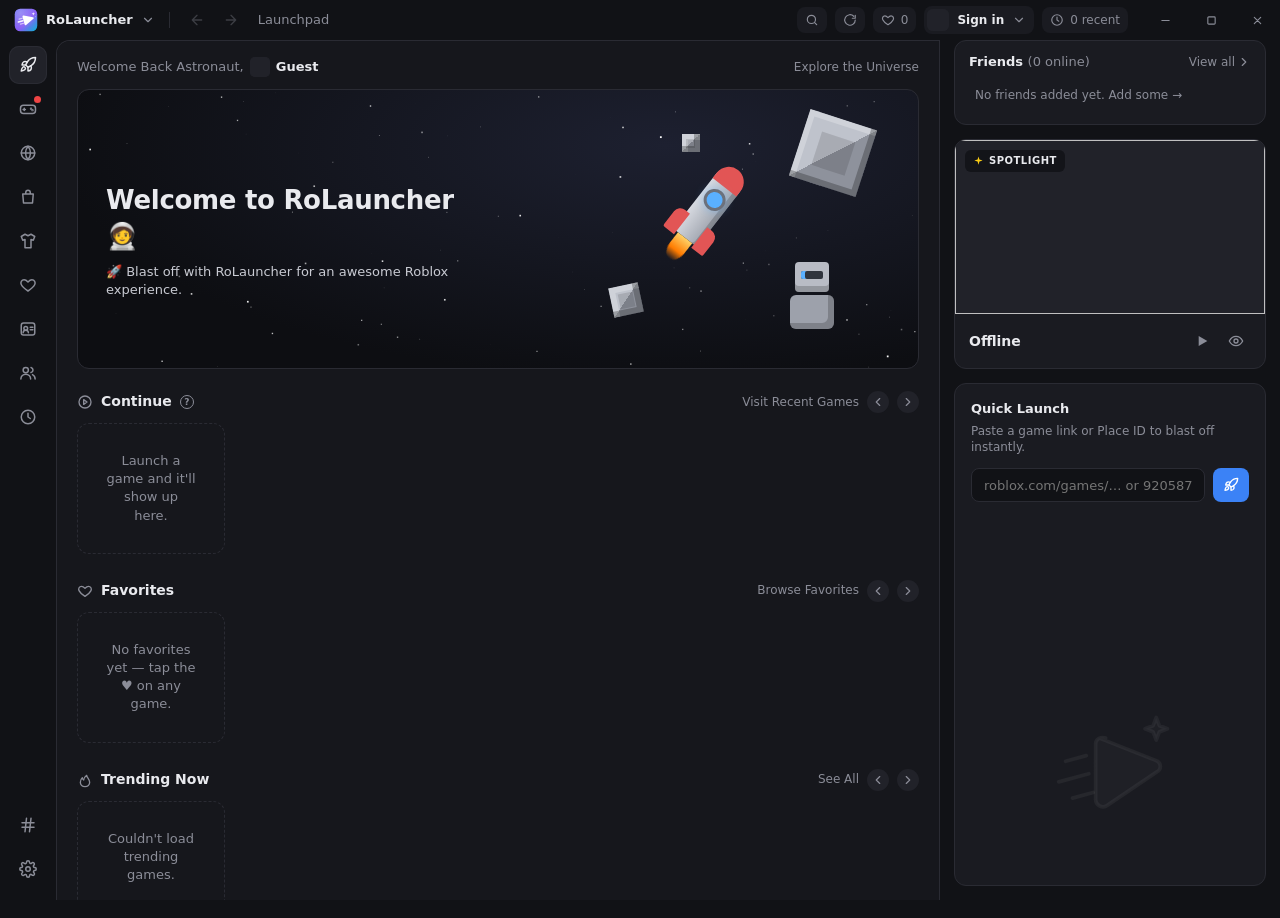
==== commit 77146b0e: "RoLauncher 1.2.0: automatic updates and Relevance sort - Updates install automatically with a cancel" ====
--- a/wwwroot/index.html
+++ b/wwwroot/index.html
@@ -149,6 +149,7 @@
           <svg viewBox="0 0 24 24"><use href="#i-search"/></svg>
           <input id="marketInput" placeholder="Search items, bundles, emotes…" autocomplete="off" />
           <select id="marketSort">
+            <option value="0">Relevance</option>
             <option value="1">Most Favorited</option>
             <option value="2">Bestselling</option>
             <option value="3">Recently Updated</option>
@@ -297,7 +298,8 @@
           <div class="set-card">
             <h3>Updates</h3>
             <p class="muted" id="updVersion">RoLauncher</p>
-            <label class="toggle"><input type="checkbox" id="setAutoUpdate" /><span></span>Check for updates when RoLauncher starts</label>
+            <label class="toggle"><input type="checkbox" id="setAutoUpdate" /><span></span>Check for updates automatically</label>
+            <label class="toggle"><input type="checkbox" id="setAutoInstall" /><span></span>Install updates automatically (waits until you're not playing)</label>
             <div class="upd-row"><button class="btn ghost" id="updCheck">Check for updates</button><span class="muted small" id="updStatus"></span></div>
             <p class="muted small">Updates come from <a href="#" id="updRepo">RoLauncher on GitHub</a>. Your sign-ins and settings are kept.</p>
           </div>
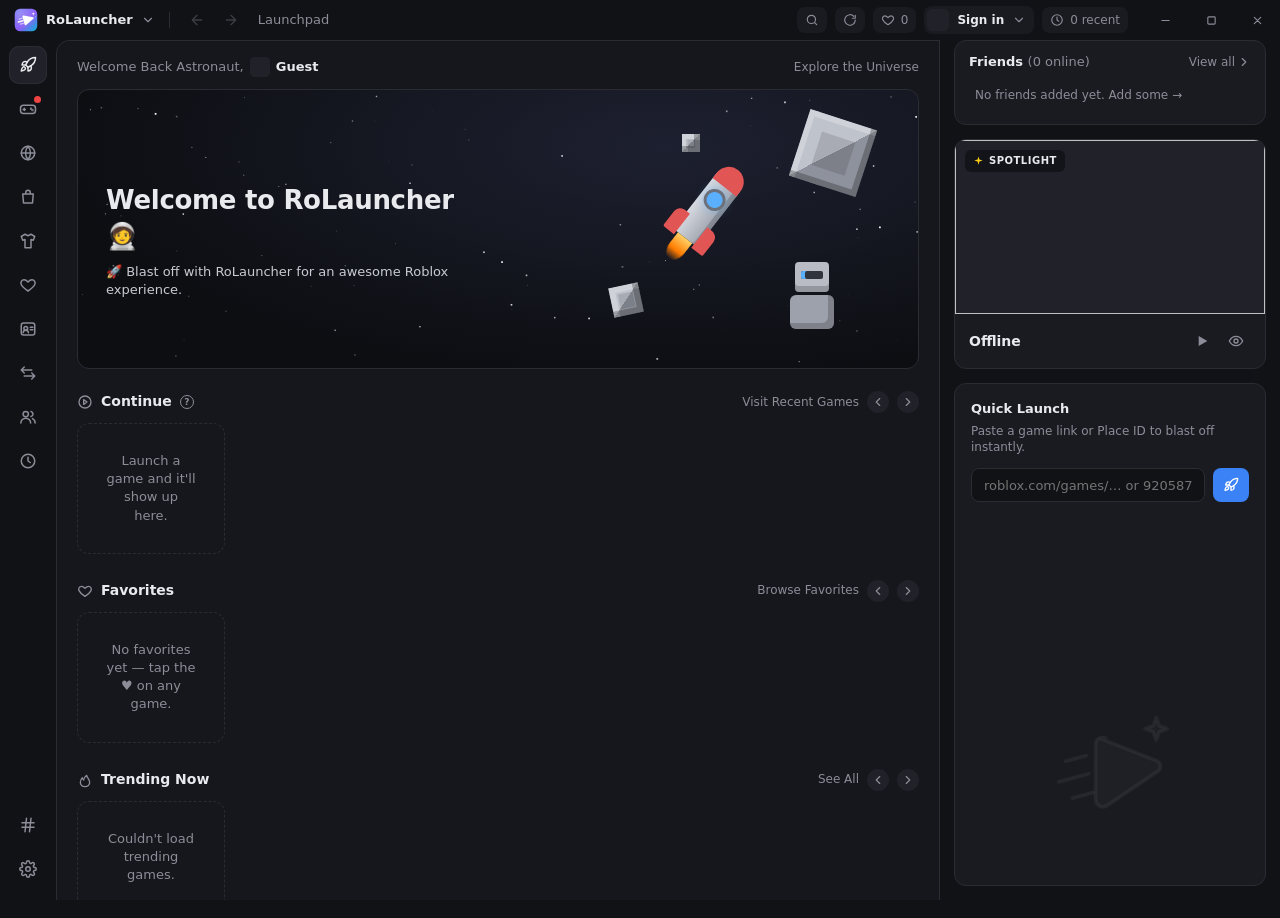
==== commit 0fe99ce1: "RoLauncher 1.3.0: trading, profile RAP, minimize game, update prompts - Trading tab: inbound/outboun" ====
--- a/wwwroot/index.html
+++ b/wwwroot/index.html
@@ -29,7 +29,9 @@
     </div>
     <div class="tb-game nodrag" id="tbGame" hidden>
       <span class="live-dot"></span><img id="tbGameIcon" alt="" /><span id="tbGameName">Launching…</span><span class="muted" id="tbGameTime"></span><span class="more-games" id="tbGameMore" hidden></span>
-      <button class="btn leave" id="tbLeave"><svg viewBox="0 0 24 24"><use href="#i-logout"/></svg>Leave game</button>
+      <button class="btn tb-min" id="tbMin" title="Minimize the game and use the launcher — the game keeps running" hidden><svg viewBox="0 0 24 24"><use href="#i-min"/></svg>Minimize</button>
+      <button class="btn tb-continue" id="tbContinue" title="Continue playing" hidden><svg viewBox="0 0 24 24"><use href="#i-play"/></svg>Continue playing</button>
+      <button class="btn leave" id="tbLeave" title="Leave game"><svg viewBox="0 0 24 24"><use href="#i-logout"/></svg>Leave game</button>
     </div>
     <div class="tb-right">
       <button class="pill-btn nodrag" id="tbSearch" title="Search games"><svg viewBox="0 0 24 24"><use href="#i-search"/></svg></button>
@@ -61,6 +63,7 @@
         <button class="rail-btn" data-page="avatar" title="Avatar"><svg viewBox="0 0 24 24"><use href="#i-shirt"/></svg></button>
         <button class="rail-btn" data-page="favorites" title="Favorites"><svg viewBox="0 0 24 24"><use href="#i-heart"/></svg></button>
         <button class="rail-btn" data-page="profile" title="Profiles"><svg viewBox="0 0 24 24"><use href="#i-id"/></svg></button>
+        <button class="rail-btn" data-page="trade" title="Trading"><svg viewBox="0 0 24 24"><use href="#i-swap"/></svg><span class="dot" id="tradeDot"></span></button>
         <button class="rail-btn" data-page="friends" title="Friends"><svg viewBox="0 0 24 24"><use href="#i-users"/></svg></button>
         <button class="rail-btn" data-page="history" title="History"><svg viewBox="0 0 24 24"><use href="#i-clock"/></svg></button>
       </div>
@@ -209,6 +212,20 @@
         </form>
         <div id="profileView"></div>
       </section>
+      <!-- Trading -->
+      <section class="page" id="page-trade">
+        <div class="page-title row"><div><h1>Trading</h1><p>Trade limited items with other players. Values are Roblox's recent average price (RAP).</p></div>
+          <div class="trade-head-actions"><div class="rap-big" id="tradeMyRap" hidden></div><button class="btn primary" id="tradeNew"><svg viewBox="0 0 24 24"><use href="#i-plus"/></svg>New trade</button></div></div>
+        <div class="empty" id="tradeSignin" hidden>Sign in with your Roblox account (Settings) to see and send trades.</div>
+        <div id="tradeBody">
+          <div class="seg trade-tabs" id="tradeTabs">
+            <button data-tt="Inbound" class="on">Inbound<span class="t-count" id="ttInbound" hidden></span></button><button data-tt="Outbound">Outbound</button><button data-tt="Completed">Completed</button><button data-tt="Inactive">Inactive</button>
+          </div>
+          <div class="trade-list" id="tradeList"></div>
+          <div class="load-more"><button class="btn ghost" id="tradeMore" hidden>Load more</button></div>
+        </div>
+      </section>
+
 
       <!-- Favorites -->
       <section class="page" id="page-favorites">
@@ -298,8 +315,7 @@
           <div class="set-card">
             <h3>Updates</h3>
             <p class="muted" id="updVersion">RoLauncher</p>
-            <label class="toggle"><input type="checkbox" id="setAutoUpdate" /><span></span>Check for updates automatically</label>
-            <label class="toggle"><input type="checkbox" id="setAutoInstall" /><span></span>Install updates automatically (waits until you're not playing)</label>
+            <label class="toggle"><input type="checkbox" id="setAutoUpdate" /><span></span>Check for updates and ask me when a new version is out</label>
             <div class="upd-row"><button class="btn ghost" id="updCheck">Check for updates</button><span class="muted small" id="updStatus"></span></div>
             <p class="muted small">Updates come from <a href="#" id="updRepo">RoLauncher on GitHub</a>. Your sign-ins and settings are kept.</p>
           </div>
@@ -380,6 +396,37 @@
       <div class="upd-notes" id="updNotes"></div>
       <div class="upd-progress" id="updProgress" hidden><span id="updBar"></span></div>
       <div class="upd-actions"><a href="#" class="muted small" id="updPage">See it on GitHub</a><span></span><button class="btn ghost" id="updLater">Later</button><button class="btn primary" id="updNow">Update now</button></div>
+    </div>
+  </div>
+  <div class="modal glass" id="tradeModal" hidden>
+    <div class="modal-card trade-card">
+      <button class="modal-close" id="tradeClose"><svg viewBox="0 0 12 12"><path d="M2.5 2.5l7 7M9.5 2.5l-7 7"/></svg></button>
+      <div class="trade-top"><img id="tvHead" alt="" /><div><h2 id="tvTitle">Trade</h2><div class="muted small" id="tvSub"></div></div></div>
+      <div class="trade-sides">
+        <div class="trade-side"><h3>You give</h3><div class="trade-items" id="tvGive"></div><div class="trade-total" id="tvGiveTotal"></div></div>
+        <div class="trade-side get"><h3>You get</h3><div class="trade-items" id="tvGet"></div><div class="trade-total" id="tvGetTotal"></div></div>
+      </div>
+      <div class="trade-actions" id="tvActions"></div>
+    </div>
+  </div>
+  <div class="modal glass" id="tradeCompose" hidden>
+    <div class="modal-card trade-card wide">
+      <button class="modal-close" id="tcClose"><svg viewBox="0 0 12 12"><path d="M2.5 2.5l7 7M9.5 2.5l-7 7"/></svg></button>
+      <div class="trade-top"><img id="tcHead" alt="" /><div><h2 id="tcTitle">New trade</h2><div class="muted small" id="tcSub">Pick who you want to trade with.</div></div></div>
+      <form class="search-box" id="tcUserForm">
+        <svg viewBox="0 0 24 24"><use href="#i-search"/></svg>
+        <input id="tcUser" placeholder="Username to trade with…" autocomplete="off" />
+        <button class="btn primary" type="submit">Choose</button>
+      </form>
+      <div class="tc-grid" id="tcGrid" hidden>
+        <div class="tc-col"><div class="tc-col-head"><h3>Your items</h3><input class="tc-filter" id="tcMineFilter" placeholder="Filter…" /></div><div class="tc-inv" id="tcMine"></div></div>
+        <div class="tc-col"><div class="tc-col-head"><h3 id="tcTheirsTitle">Their items</h3><input class="tc-filter" id="tcTheirsFilter" placeholder="Filter…" /></div><div class="tc-inv" id="tcTheirs"></div></div>
+      </div>
+      <div class="trade-sides" id="tcOffer" hidden>
+        <div class="trade-side"><h3>You give</h3><div class="trade-items" id="tcGive"></div><label class="tc-robux">+ <svg viewBox="0 0 24 24"><use href="#i-robux"/></svg><input type="number" min="0" step="1" id="tcGiveRobux" placeholder="0" /> Robux</label><div class="trade-total" id="tcGiveTotal"></div></div>
+        <div class="trade-side get"><h3>You get</h3><div class="trade-items" id="tcGet"></div><label class="tc-robux">+ <svg viewBox="0 0 24 24"><use href="#i-robux"/></svg><input type="number" min="0" step="1" id="tcGetRobux" placeholder="0" /> Robux</label><div class="trade-total" id="tcGetTotal"></div></div>
+      </div>
+      <div class="trade-actions"><span class="muted small" id="tcNote"></span><button class="btn ghost" id="tcCancel">Cancel</button><button class="btn primary" id="tcSend" disabled>Send trade</button></div>
     </div>
   </div>
   <div class="modal glass" id="avDialog" hidden>
@@ -459,6 +506,7 @@
       <symbol id="i-id" viewBox="0 0 24 24"><rect x="3" y="4" width="18" height="16" rx="3"/><circle cx="9" cy="11" r="2.5"/><path d="M5.5 17a3.5 3.5 0 0 1 7 0M15 9.5h3.5M15 13h3.5"/></symbol>
       <symbol id="i-plus" viewBox="0 0 24 24"><path d="M12 5v14M5 12h14"/></symbol>
       <symbol id="i-swap" viewBox="0 0 24 24"><path d="M7 4L3 8l4 4M3 8h14M17 20l4-4-4-4M21 16H7"/></symbol>
+      <symbol id="i-min" viewBox="0 0 24 24"><path d="M12 4v11M7.5 10.5L12 15l4.5-4.5M5 20h14"/></symbol>
       <symbol id="i-x" viewBox="0 0 24 24"><path d="M6 6l12 12M18 6L6 18"/></symbol>
     </defs>
   </svg>
--- a/wwwroot/styles.css
+++ b/wwwroot/styles.css
@@ -642,3 +642,97 @@
 .console .upd-card { background: rgba(18, 22, 34, .92); border-color: rgba(255,255,255,.16); border-radius: 22px; }
 .console .upd-notes { background: rgba(0,0,0,.25); border-color: rgba(255,255,255,.08); }
 .console .upd-progress span { background: #fff; }
+
+/* ---------- Minimized game: top-bar buttons ---------- */
+.btn.tb-min, .btn.tb-continue { height: 24px; padding: 0 10px; font-size: 12px; }
+.btn.tb-min { background: var(--panel-2); color: var(--text); }
+.btn.tb-min:hover { background: var(--line); }
+.btn.tb-continue { background: var(--green); color: #fff; animation: tb-glow 2s ease-in-out infinite; }
+.btn.tb-continue:hover { filter: brightness(1.1); }
+.btn.tb-min svg, .btn.tb-continue svg { width: 13px; height: 13px; }
+.btn.tb-continue svg { stroke: none; }
+@keyframes tb-glow { 0%, 100% { box-shadow: 0 0 0 0 rgba(34,197,94,.45); } 50% { box-shadow: 0 0 0 5px rgba(34,197,94,0); } }
+
+/* ---------- Trading ---------- */
+.rbx { display: inline-flex; align-items: center; gap: 3px; font-weight: 700; white-space: nowrap; }
+.rbx svg { width: 13px; height: 13px; color: #4ade80; }
+.trade-head-actions { display: flex; align-items: center; gap: 14px; }
+.rap-big { display: flex; flex-direction: column; align-items: flex-end; line-height: 1.25; }
+.rap-big[hidden] { display: none; }
+.rap-big .rbx { font-size: 18px; }
+.rap-big .rbx svg { width: 17px; height: 17px; }
+.trade-tabs { grid-template-columns: repeat(4, 1fr); max-width: 520px; margin-bottom: 14px; }
+.trade-tabs button { display: inline-flex; align-items: center; justify-content: center; gap: 6px; }
+.t-count { min-width: 18px; height: 18px; padding: 0 5px; border-radius: 9px; background: var(--red); color: #fff; font-size: 11px; display: inline-grid; place-items: center; }
+.t-count[hidden] { display: none; }
+.trade-list { display: flex; flex-direction: column; gap: 8px; }
+.trade-row { display: flex; align-items: center; gap: 12px; width: 100%; padding: 10px 14px; text-align: left; background: var(--panel); border: 1px solid var(--line); border-radius: 12px; transition: .15s; }
+.trade-row:hover { border-color: #3a3c47; transform: translateY(-1px); }
+.trade-row img { width: 42px; height: 42px; border-radius: 50%; background: var(--panel-2); }
+.trade-row .fi { flex: 1; min-width: 0; }
+.trade-row .fn { font-weight: 700; white-space: nowrap; overflow: hidden; text-overflow: ellipsis; }
+.trade-row .fs { color: var(--muted); font-size: 12px; }
+.trade-row > svg { width: 16px; height: 16px; color: var(--muted); }
+.trade-row.skeleton { height: 64px; animation: pulse 1.2s infinite ease-in-out; }
+.t-status { font-size: 11.5px; font-weight: 700; padding: 3px 9px; border-radius: 7px; background: var(--panel-2); color: var(--muted); }
+.t-status.s-open { background: rgba(59,130,246,.15); color: #93c5fd; }
+.t-status.s-completed { background: rgba(34,197,94,.15); color: #86efac; }
+.t-status.s-declined, .t-status.s-rejectedduetoerror { background: rgba(239,68,68,.13); color: #fca5a5; }
+.t-status.s-countered, .t-status.s-interventionrequired, .t-status.s-twostepverificationrequired { background: rgba(245,158,11,.15); color: #fcd34d; }
+
+.trade-items { display: grid; grid-template-columns: repeat(auto-fill, minmax(104px, 1fr)); gap: 8px; }
+.t-item { background: var(--panel-2); border: 1px solid var(--line); border-radius: 10px; padding: 6px; min-width: 0; position: relative; transition: .12s; }
+.t-thumb { aspect-ratio: 1; border-radius: 7px; background: radial-gradient(circle at 50% 40%, #2a2c36, #1c1d24); position: relative; overflow: hidden; }
+.t-thumb img { width: 100%; height: 100%; object-fit: contain; display: block; }
+.t-serial { position: absolute; left: 4px; bottom: 4px; font-size: 10px; font-weight: 700; padding: 1px 5px; border-radius: 4px; background: rgba(0,0,0,.6); color: #fcd34d; }
+.t-hold { position: absolute; right: 4px; top: 4px; font-size: 9.5px; font-weight: 700; padding: 1px 5px; border-radius: 4px; background: rgba(239,68,68,.75); color: #fff; }
+.t-name { margin-top: 6px; font-size: 11.5px; font-weight: 600; white-space: nowrap; overflow: hidden; text-overflow: ellipsis; }
+.t-rap { font-size: 11.5px; }
+.t-item.skeleton { height: 140px; animation: pulse 1.2s infinite ease-in-out; }
+.t-slot { border: 1.5px dashed var(--line); border-radius: 10px; min-height: 60px; aspect-ratio: .78; }
+.t-empty { grid-column: 1 / -1; padding: 16px 4px; }
+
+.trade-card { width: min(820px, 94vw); padding: 22px; }
+.trade-card.wide { width: min(1080px, 96vw); }
+.trade-top { display: flex; align-items: center; gap: 14px; margin-bottom: 16px; padding-right: 40px; }
+.trade-top img { width: 52px; height: 52px; border-radius: 50%; background: var(--panel-2); }
+.trade-top h2 { margin: 0; font-size: 20px; }
+.trade-top .warn { color: #fcd34d; }
+.trade-sides { display: grid; grid-template-columns: 1fr 1fr; gap: 14px; }
+.trade-side { background: var(--bg-2); border: 1px solid var(--line); border-radius: 14px; padding: 14px; display: flex; flex-direction: column; gap: 10px; }
+.trade-side h3 { margin: 0; font-size: 12.5px; text-transform: uppercase; letter-spacing: .6px; color: #fca5a5; }
+.trade-side.get h3 { color: #86efac; }
+.trade-side .trade-items { grid-template-columns: repeat(4, 1fr); }
+.trade-total { display: flex; flex-wrap: wrap; gap: 12px; font-size: 13px; color: var(--muted); margin-top: auto; }
+.trade-total .rbx { color: var(--text); }
+.trade-actions { display: flex; align-items: center; gap: 8px; margin-top: 16px; flex-wrap: wrap; }
+.trade-actions > :first-child { margin-right: auto; }
+.t-diff { font-weight: 700; font-size: 13px; }
+.t-diff.up { color: #86efac; }
+.t-diff.down { color: #fca5a5; }
+
+#tcUserForm { margin-bottom: 14px; }
+#tcUserForm[hidden], .tc-grid[hidden], .trade-sides[hidden] { display: none; }
+.tc-grid { display: grid; grid-template-columns: 1fr 1fr; gap: 14px; margin-bottom: 14px; }
+.tc-col { min-width: 0; }
+.tc-col-head { display: flex; align-items: center; justify-content: space-between; gap: 10px; margin-bottom: 8px; }
+.tc-col-head h3 { margin: 0; font-size: 14px; white-space: nowrap; overflow: hidden; text-overflow: ellipsis; }
+.tc-filter { height: 30px; width: 150px; padding: 0 10px; border-radius: 8px; background: var(--bg); border: 1px solid var(--line); color: var(--text); }
+.tc-filter:focus { border-color: var(--accent); outline: none; }
+.tc-inv { max-height: 300px; overflow-y: auto; padding-right: 4px; display: grid; grid-template-columns: repeat(auto-fill, minmax(96px, 1fr)); gap: 8px; align-content: start; }
+.tc-inv .t-item { cursor: pointer; }
+.tc-inv .t-item:hover { border-color: #4a4d5a; }
+.tc-inv .t-item.sel { border-color: var(--accent); box-shadow: 0 0 0 2px var(--accent) inset; }
+.tc-inv .t-item.held { opacity: .5; }
+.t-item.in-offer { cursor: pointer; }
+.t-item.in-offer:hover::after { content: "Remove"; position: absolute; inset: 0; display: grid; place-items: center; border-radius: 10px; background: rgba(0,0,0,.6); font-size: 12px; font-weight: 700; }
+.tc-robux { display: flex; align-items: center; gap: 6px; font-size: 13px; color: var(--muted); }
+.tc-robux svg { width: 14px; height: 14px; color: #4ade80; }
+.tc-robux input { width: 110px; height: 30px; padding: 0 8px; border-radius: 8px; background: var(--bg); border: 1px solid var(--line); color: var(--text); }
+.tc-robux input:focus { border-color: var(--accent); outline: none; }
+
+/* Profile: RAP, wearing, limiteds */
+.pf-rap b { color: #4ade80; }
+.pf-wear { grid-template-columns: repeat(auto-fill, minmax(124px, 1fr)); }
+.pf-lims { grid-template-columns: repeat(auto-fill, minmax(112px, 1fr)); }
+@media (max-width: 1100px) { .tc-grid, .trade-sides { grid-template-columns: 1fr; } }
